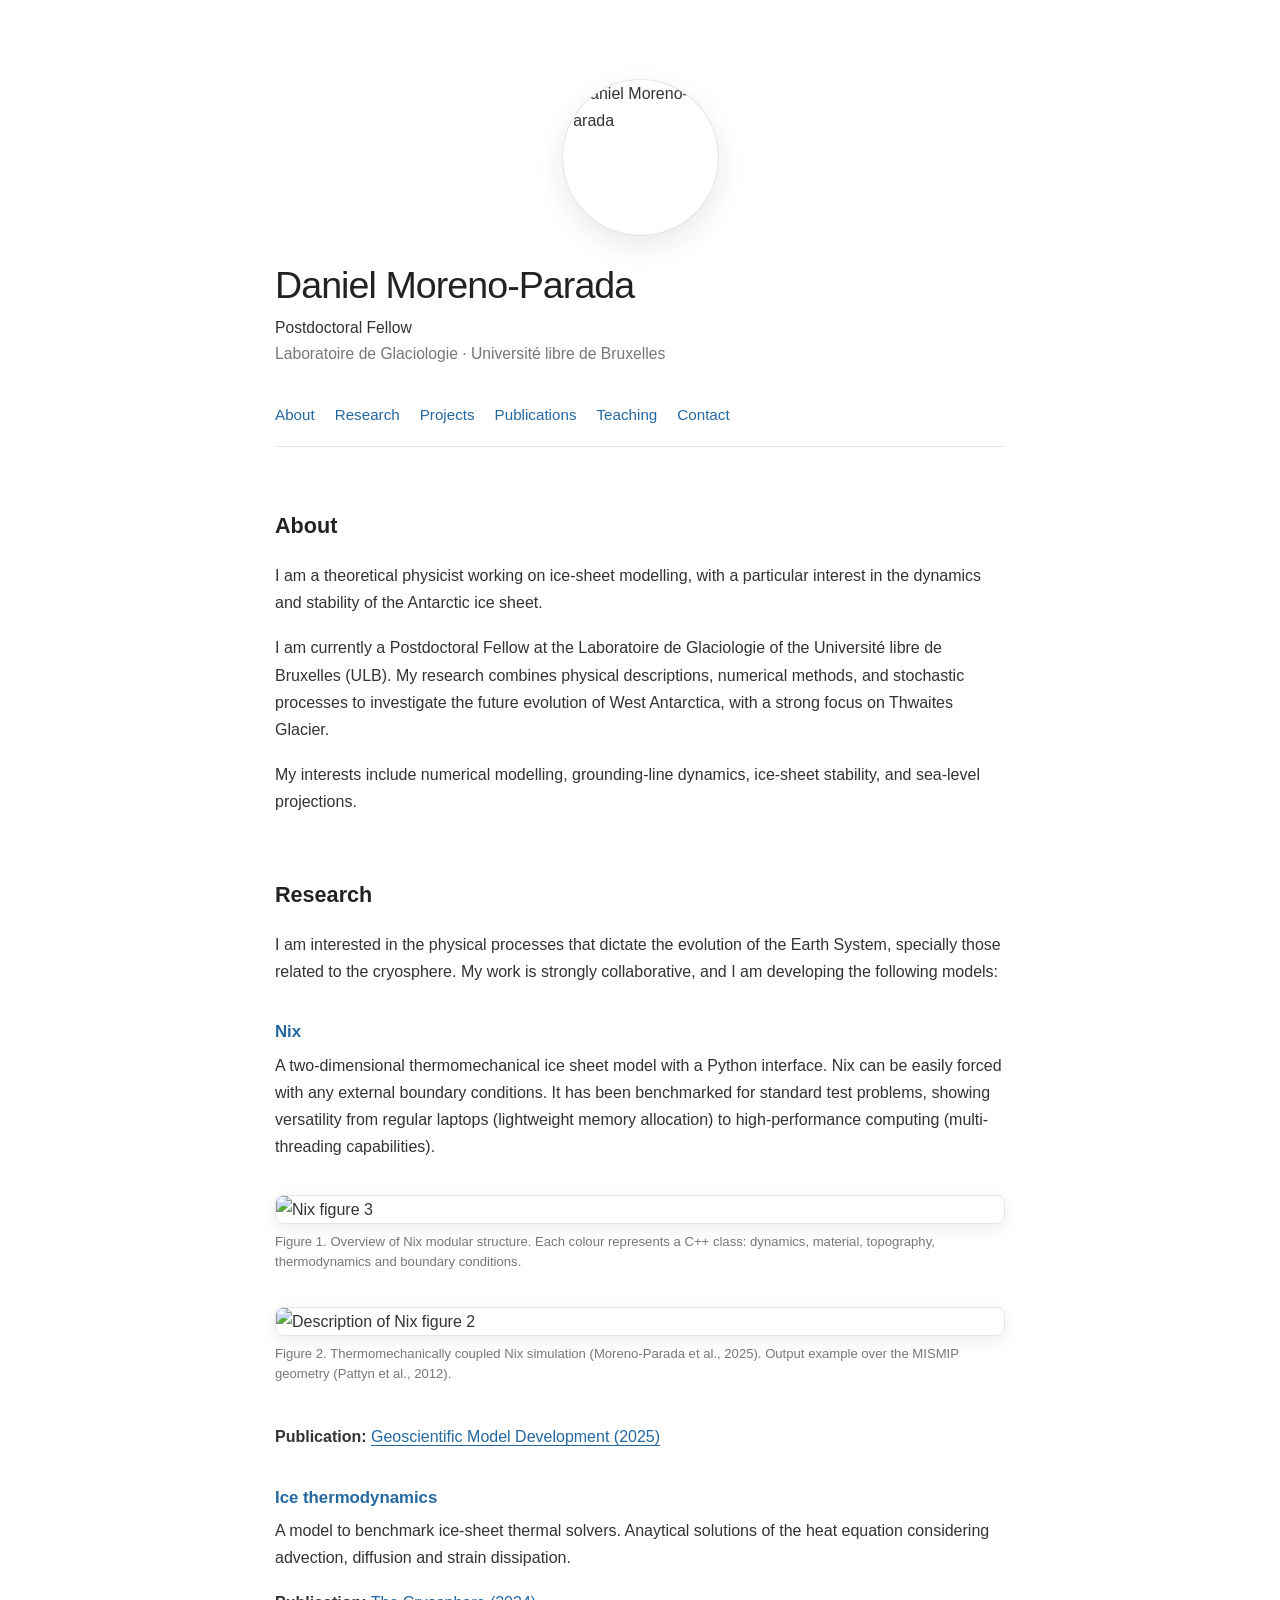
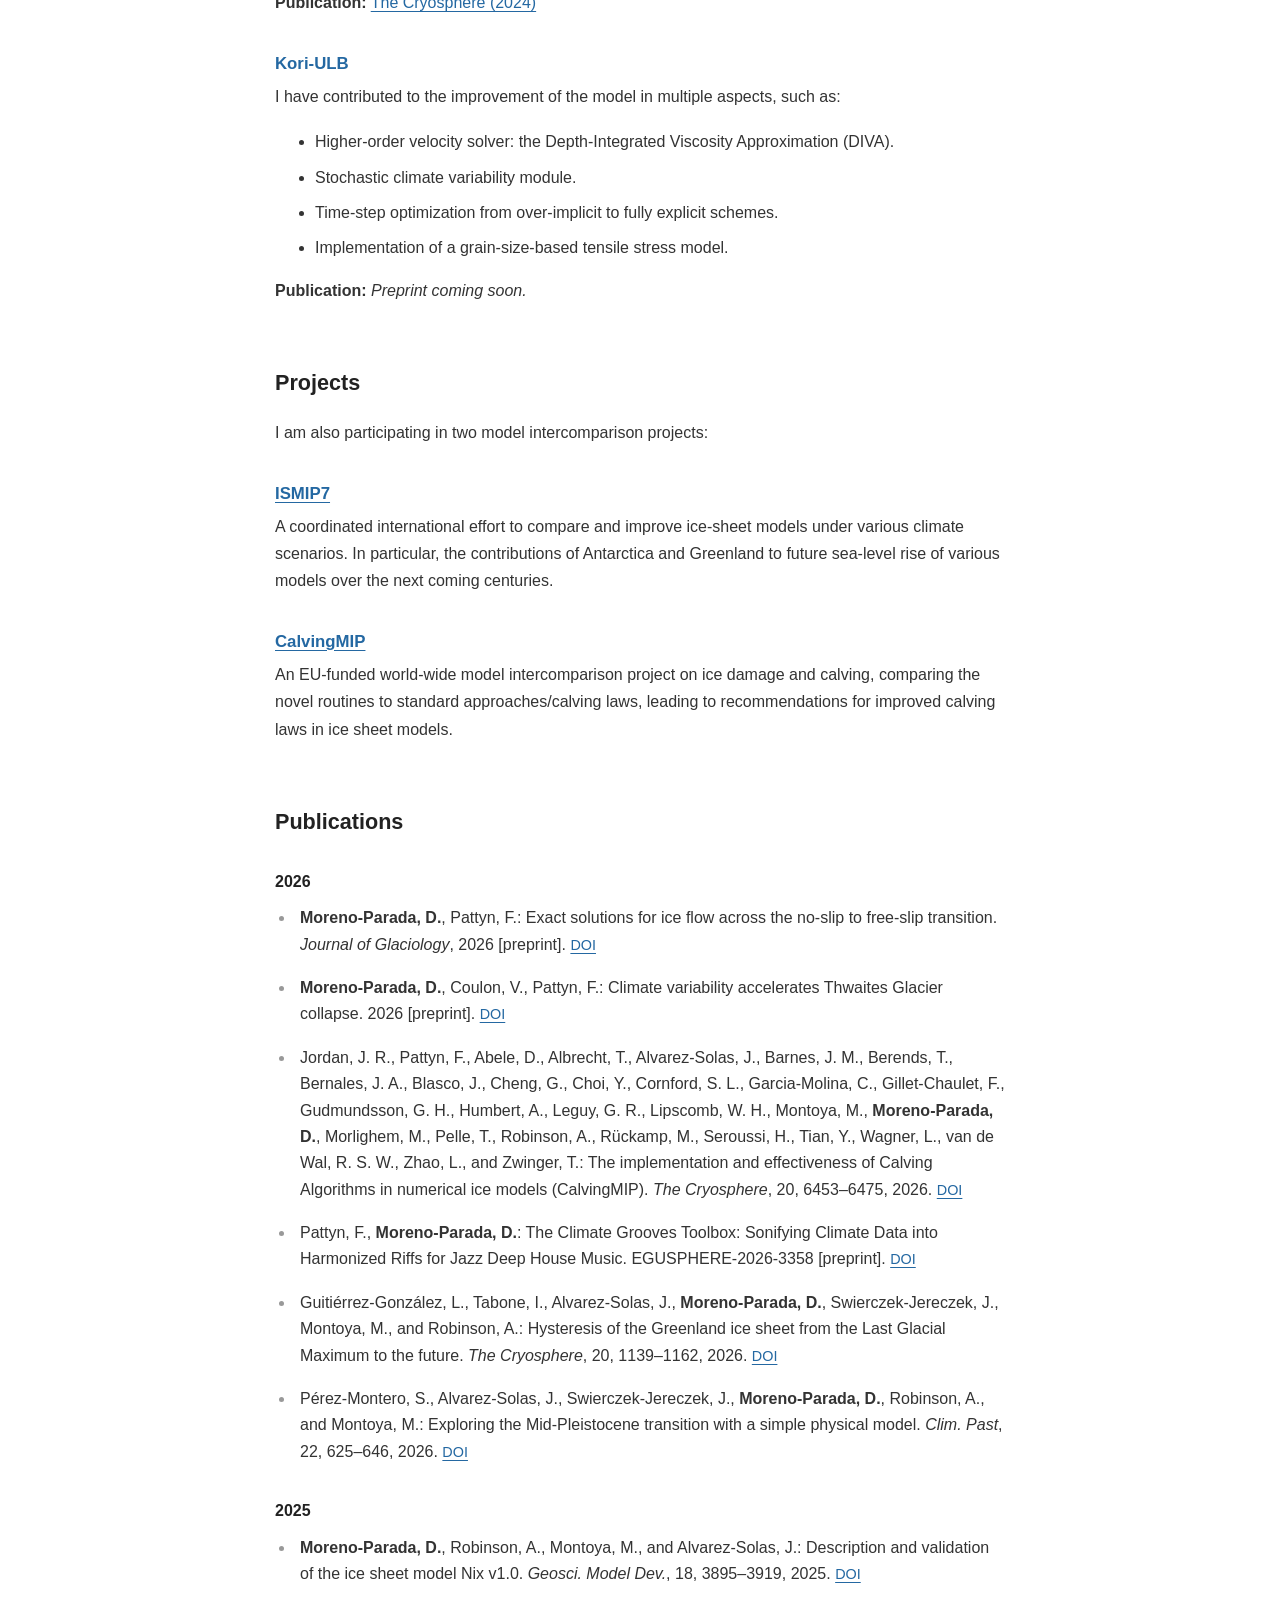
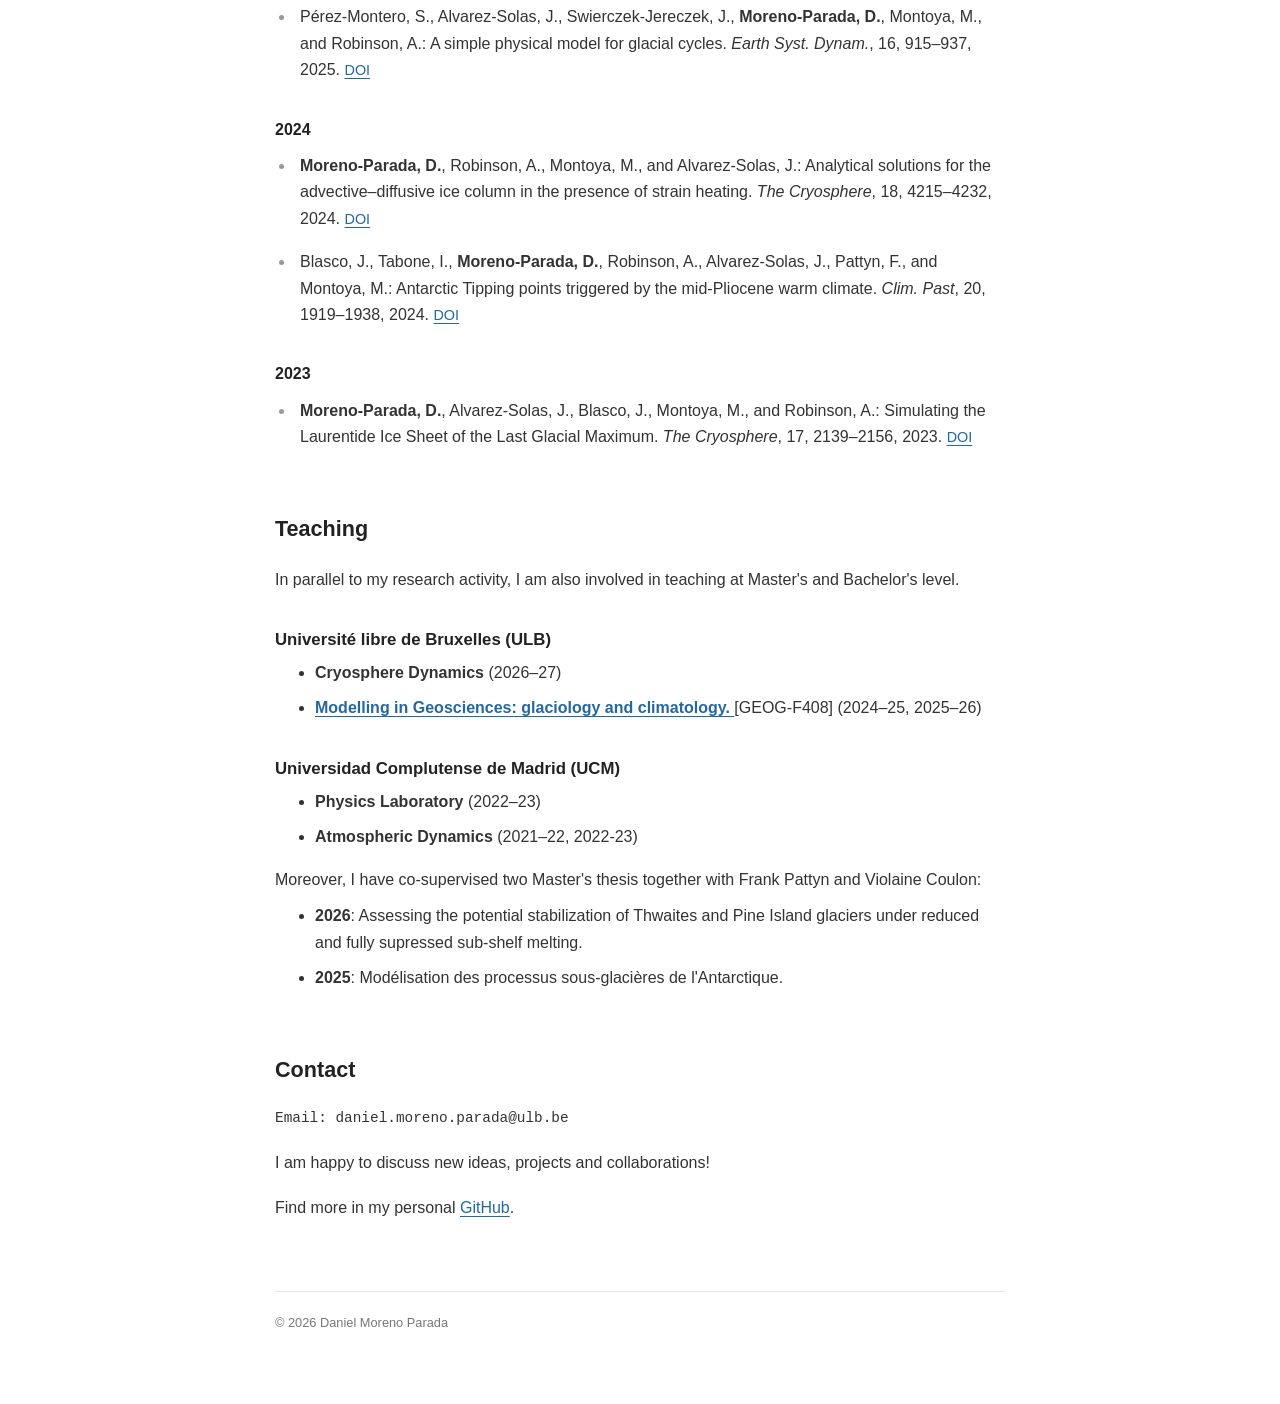
==== index.html @ 4ff890b9 "Paper CalvingMIP." ====
<!DOCTYPE html>
<html lang="en">

<head>
    <meta charset="UTF-8">
    <meta name="viewport" content="width=device-width, initial-scale=1.0">

    <title>Daniel Moreno-Parada | Researcher</title>

    <link rel="stylesheet" href="css/style_2.css">
</head>

<body>


    <header>
        <img src="images/profile.jpeg" alt="Daniel Moreno-Parada" class="profile-photo">

        <h1>Daniel Moreno-Parada</h1>

        <p>Postdoctoral Fellow</p>
        <p>Laboratoire de Glaciologie · Université libre de Bruxelles</p>
    </header>

    <nav>
        <a href="#about">About</a>
        <a href="#research">Research</a>
        <a href="#projects">Projects</a>
        <a href="#publications">Publications</a>
        <a href="#teaching">Teaching</a>
        <a href="#contact">Contact</a>
    </nav>



    <section id="about">
        <h2>About</h2>

        <p>
            I am a theoretical physicist working on ice-sheet modelling,
            with a particular interest in the dynamics and stability of
            the Antarctic ice sheet.
        </p>

        <p>
            I am currently a Postdoctoral Fellow at the Laboratoire
            de Glaciologie of the Université libre de Bruxelles (ULB).
            My research combines physical descriptions, numerical methods,
            and stochastic processes to investigate the future evolution
            of West Antarctica, with a strong focus on Thwaites Glacier.
        </p>

        <p>
            My interests include numerical modelling, grounding-line
            dynamics, ice-sheet stability, and sea-level projections.
        </p>
    </section>



    <section id="research">
        <h2>Research</h2>
    
        <p>
            I am interested in the physical processes that dictate the evolution
            of the Earth System, specially those related to the cryosphere. My work is
            strongly collaborative, and I am developing the following models:
        </p>
    
        <h3>
            <a href="https://github.com/d-morenop/nix"
               target="_blank"
               rel="noopener noreferrer">
                Nix
            </a>
        </h3>
    
        <p>
            A two-dimensional thermomechanical ice sheet model with a Python interface. 
            Nix can be easily forced with any external boundary conditions. It has been benchmarked
            for standard test problems, showing versatility from regular laptops
            (lightweight memory allocation) to high-performance computing
            (multi-threading capabilities).
        </p>

        <div class="nix-gallery">

            <figure>
                <img src="images/Nix_map.jpg" alt="Nix figure 3">
                <figcaption>
                    Figure 1. Overview of Nix modular structure. Each colour represents a 
                    C++ class: dynamics, material, topography, thermodynamics and boundary conditions.
                </figcaption>
            </figure>

            <!-- 
            <figure>
                <img src="images/stresses.png" alt="Stress cm">
                <figcaption>
                    Figure 2. Hierarchy of Nix stress components. © 2026 Daniel Moreno-Parada.
                </figcaption>
            </figure>
            -->
        
            <figure>
                <img src="images/mismip.png" alt="Description of Nix figure 2">
                <figcaption>
                    Figure 2. Thermomechanically coupled Nix simulation (Moreno-Parada et al., 2025). 
                    Output example over the MISMIP geometry (Pattyn et al., 2012).
                </figcaption>
            </figure>

            
        
        </div>
    
        <p>
            <strong>Publication:</strong>
            <a href="https://gmd.copernicus.org/articles/18/3895/2025/"
               target="_blank"
               rel="noopener noreferrer">
                Geoscientific Model Development (2025)
            </a>
        </p>
    
    
        <h3>
            <a href="https://github.com/d-morenop/Advective-diffusive-ice-column"
               target="_blank"
               rel="noopener noreferrer">
                Ice thermodynamics
            </a>
        </h3>
    
        <p>
            A model to benchmark ice-sheet thermal solvers. Anaytical solutions of the heat equation considering
            advection, diffusion and strain dissipation.
        </p>
    
        <p>
            <strong>Publication:</strong>
            <a href="https://tc.copernicus.org/articles/18/4215/2024/" 
               target="_blank"
               rel="noopener noreferrer">
                The Cryosphere (2024)
            </a>
        </p>
    
    
        <h3>
            <a href="https://github.com/d-morenop/Kori-ULB"
               target="_blank"
               rel="noopener noreferrer">
                Kori-ULB
            </a>
        </h3>

        <p>
            I have contributed to the improvement of the model in multiple aspects, such as:
        </p>

        <ul>
            <li>
                Higher-order velocity solver: the Depth-Integrated Viscosity
                Approximation (DIVA).
            </li>

            <li>
                Stochastic climate variability module.
            </li>

            <li>
                Time-step optimization from over-implicit to fully explicit schemes.
            </li>
            

            <li>
                Implementation of a grain-size-based tensile stress model.
            </li>
        </ul>
    
        <p>
            <strong>Publication:</strong>
            <em>Preprint coming soon.</em>
        </p>
    
    </section>


    <section id="projects">
        <h2>Projects</h2>

        I am also participating in two model intercomparison projects:

        <h3>
            <a href="https://www.ismip.org/"
               target="_blank"
               rel="noopener noreferrer">
                ISMIP7
            </a>
        </h3>
    
        <p>
            A coordinated international effort to compare and improve ice-sheet models under various 
            climate scenarios. In particular, the contributions of Antarctica and Greenland to future sea-level 
            rise of various models over the next coming centuries.
        </p>

        <h3>
            <a href="https://github.com/JRowanJordan/CalvingMIP/wiki/"
               target="_blank"
               rel="noopener noreferrer">
                CalvingMIP
            </a>
        </h3>
    
        <p>
            An EU-funded world-wide model intercomparison project on ice damage and calving, 
            comparing the novel routines to standard approaches/calving laws, 
            leading to recommendations for improved calving laws in ice sheet models. 
        </p>
        

        
    </section>


    <section id="publications">
        <h2>Publications</h2>
    
        <h3 class="publication-year">2026</h3>
        <ul class="publications-list">
    
            <li>
                <strong>Moreno-Parada, D.</strong>, Pattyn, F.:
                Exact solutions for ice flow across the no-slip to free-slip transition.
                <em>Journal of Glaciology</em>, 2026 [preprint].
                <a href="https://doi.org/10.31223/X5G19H"
                   target="_blank"
                   rel="noopener noreferrer">
                    DOI
                </a>
            </li>
    
            <li>
                <strong>Moreno-Parada, D.</strong>, Coulon, V., Pattyn, F.:
                Climate variability accelerates Thwaites Glacier collapse.
                2026 [preprint].
                <a href="https://doi.org/10.21203/rs.3.rs-8404100/v1"
                   target="_blank"
                   rel="noopener noreferrer">
                    DOI
                </a>
            </li>
    
            <li>
                Jordan, J. R., Pattyn, F., Abele, D., Albrecht, T., Alvarez-Solas, J.,
                Barnes, J. M., Berends, T., Bernales, J. A., Blasco, J., Cheng, G.,
                Choi, Y., Cornford, S. L., Garcia-Molina, C., Gillet-Chaulet, F.,
                Gudmundsson, G. H., Humbert, A., Leguy, G. R., Lipscomb, W. H.,
                Montoya, M., <strong>Moreno-Parada, D.</strong>, Morlighem, M.,
                Pelle, T., Robinson, A., Rückamp, M., Seroussi, H., Tian, Y.,
                Wagner, L., van de Wal, R. S. W., Zhao, L., and Zwinger, T.:
                The implementation and effectiveness of Calving Algorithms in
                numerical ice models (CalvingMIP).
                <em>The Cryosphere</em>, 20, 6453–6475, 2026.
                <a href="https://doi.org/10.5194/tc-20-6453-2026"
                   target="_blank"
                   rel="noopener noreferrer">
                    DOI
                </a>
            </li>

            <li>
                Pattyn, F., <strong>Moreno-Parada, D.</strong>:
                The Climate Grooves Toolbox: Sonifying Climate Data into
                Harmonized Riffs for Jazz Deep House Music.
                EGUSPHERE-2026-3358 [preprint].
                <a href="https://egusphere.copernicus.org/"
                   target="_blank"
                   rel="noopener noreferrer">
                    DOI
                </a>
            </li>
    
            <li>
                Guitiérrez-González, L., Tabone, I., Alvarez-Solas, J.,
                <strong>Moreno-Parada, D.</strong>, Swierczek-Jereczek, J.,
                Montoya, M., and Robinson, A.:
                Hysteresis of the Greenland ice sheet from the Last Glacial Maximum
                to the future.
                <em>The Cryosphere</em>, 20, 1139–1162, 2026.
                <a href="https://doi.org/10.5194/tc-20-1139-2026"
                   target="_blank"
                   rel="noopener noreferrer">
                    DOI
                </a>
            </li>
    
            <li>
                Pérez-Montero, S., Alvarez-Solas, J., Swierczek-Jereczek, J.,
                <strong>Moreno-Parada, D.</strong>, Robinson, A., and Montoya, M.:
                Exploring the Mid-Pleistocene transition with a simple physical model.
                <em>Clim. Past</em>, 22, 625–646, 2026.
                <a href="https://doi.org/10.5194/cp-22-625-2026"
                   target="_blank"
                   rel="noopener noreferrer">
                    DOI
                </a>
            </li>
    
        </ul>
    
    
        <h3 class="publication-year">2025</h3>
        <ul class="publications-list">
    
            <li>
                <strong>Moreno-Parada, D.</strong>, Robinson, A., Montoya, M.,
                and Alvarez-Solas, J.:
                Description and validation of the ice sheet model Nix v1.0.
                <em>Geosci. Model Dev.</em>, 18, 3895–3919, 2025.
                <a href="https://doi.org/10.5194/gmd-18-3895-2025"
                   target="_blank"
                   rel="noopener noreferrer">
                    DOI
                </a>
            </li>
    
            <li>
                Pérez-Montero, S., Alvarez-Solas, J., Swierczek-Jereczek, J.,
                <strong>Moreno-Parada, D.</strong>, Montoya, M., and Robinson, A.:
                A simple physical model for glacial cycles.
                <em>Earth Syst. Dynam.</em>, 16, 915–937, 2025.
                <a href="https://doi.org/10.5194/esd-16-915-2025"
                   target="_blank"
                   rel="noopener noreferrer">
                    DOI
                </a>
            </li>
    
        </ul>
    
    
        <h3 class="publication-year">2024</h3>
        <ul class="publications-list">
    
            <li>
                <strong>Moreno-Parada, D.</strong>, Robinson, A., Montoya, M.,
                and Alvarez-Solas, J.:
                Analytical solutions for the advective–diffusive ice column
                in the presence of strain heating.
                <em>The Cryosphere</em>, 18, 4215–4232, 2024.
                <a href="https://doi.org/10.5194/tc-18-4215-2024"
                   target="_blank"
                   rel="noopener noreferrer">
                    DOI
                </a>
            </li>
    
            <li>
                Blasco, J., Tabone, I., <strong>Moreno-Parada, D.</strong>,
                Robinson, A., Alvarez-Solas, J., Pattyn, F., and Montoya, M.:
                Antarctic Tipping points triggered by the mid-Pliocene warm climate.
                <em>Clim. Past</em>, 20, 1919–1938, 2024.
                <a href="https://doi.org/10.5194/cp-20-1919-2024"
                   target="_blank"
                   rel="noopener noreferrer">
                    DOI
                </a>
            </li>
    
        </ul>
    
    
        <h3 class="publication-year">2023</h3>
        <ul class="publications-list">
    
            <li>
                <strong>Moreno-Parada, D.</strong>, Alvarez-Solas, J., Blasco, J.,
                Montoya, M., and Robinson, A.:
                Simulating the Laurentide Ice Sheet of the Last Glacial Maximum.
                <em>The Cryosphere</em>, 17, 2139–2156, 2023.
                <a href="https://doi.org/10.5194/tc-17-2139-2023"
                   target="_blank"
                   rel="noopener noreferrer">
                    DOI
                </a>
            </li>
    
        </ul>
    
    </section>


    <section id="teaching">
        <h2>Teaching</h2>

        In parallel to my research activity, I am also involved in teaching at Master's and Bachelor's level.

        <h3>Université libre de Bruxelles (ULB)</h3>
    
        <ul>
            <li>
                <strong>Cryosphere Dynamics</strong>
                (2026–27)
            </li>
    
            <li>
                <strong>
                    <a href="https://uv.ulb.ac.be/course/view.php?id=122839"
                       target="_blank"
                       rel="noopener noreferrer">
                        Modelling in Geosciences: glaciology and climatology.
                    </a>
                </strong>
                [GEOG-F408]
                (2024–25, 2025–26)
            </li>
        </ul>
    
        <h3>Universidad Complutense de Madrid (UCM)</h3>
    
        <ul>
            <li>
                <strong>Physics Laboratory</strong>
                (2022–23)
            </li>
    
            <li>
                <strong>Atmospheric Dynamics</strong>
                (2021–22, 2022-23)
            </li>
        </ul>

        Moreover, I have co-supervised two Master's thesis together with Frank Pattyn and Violaine Coulon:

        <ul>
            <li>
                <strong>2026</strong>: Assessing the potential stabilization of Thwaites and Pine Island glaciers under 
                reduced and fully supressed sub-shelf melting.
            </li>
    
            <li>
                <strong>2025</strong>: Modélisation des processus sous-glacières de l'Antarctique.
            </li>
        </ul>

    
    </section>


    <section id="contact">
        <h2>Contact</h2>

        <p>
            Email: daniel.moreno.parada@ulb.be
        </p>

        <p>
            I am happy to discuss new ideas, projects and collaborations!
        </p>

        <p>
            Find more in my personal <a href="https://github.com/d-morenop">GitHub</a>.
        </p>
    </section>


    <footer>
        <p>© 2026 Daniel Moreno Parada</p>
    </footer>

</body>

</html>
---- css/style_2.css ----
/* =========================================
   Minimal Academic Homepage
   ========================================= */

:root {
    --text: #333;
    --muted: #777;
    --heading: #222;
    --link: #2468a2;
    --link-hover: #174b75;
    --border: #e5e5e5;
    --max-width: 780px;
}

* {
    box-sizing: border-box;
}

html {
    scroll-behavior: smooth;
    scroll-padding-top: 30px;
}

body {
    max-width: var(--max-width);
    margin: 0 auto;
    padding: 55px 25px 70px;

    font-family:
        -apple-system,
        BlinkMacSystemFont,
        "Segoe UI",
        Arial,
        sans-serif;

    font-size: 16px;
    line-height: 1.7;

    color: var(--text);
    background: #fff;

    -webkit-font-smoothing: antialiased;
}

/* =========================================
   Header
   ========================================= */

header {
    padding: 25px 0 35px;

    text-align: left;
}

.profile-photo {
    display: block;

    width: 155px;
    height: 155px;

    object-fit: cover;
    border-radius: 50%;

    margin: 0 auto 28px;

    border: 4px solid var(--white);

    box-shadow:
        0 0 0 1px var(--border),
        0 10px 30px rgba(23, 33, 43, 0.10);
}

header h1 {
    margin: 0 0 8px;

    color: var(--heading);

    font-size: 2.35rem;
    font-weight: 500;
    line-height: 1.2;

    letter-spacing: -0.025em;
}

header p {
    margin: 2px 0;

    color: var(--muted);

    font-size: 0.98rem;
    line-height: 1.5;
}

header p:first-of-type {
    color: var(--text);
    font-weight: 500;
}


/* =========================================
   Navigation
   ========================================= */

nav {
    display: flex;
    flex-wrap: wrap;
    gap: 20px;

    margin-bottom: 65px;

    padding-bottom: 18px;

    border-bottom: 1px solid var(--border);
}

nav a {
    color: var(--link);

    font-size: 0.95rem;

    text-decoration: none;
}

nav a:hover {
    color: var(--link-hover);
    text-decoration: underline;
}


/* =========================================
   Main sections
   ========================================= */

section {
    margin-bottom: 65px;
}

section h2 {
    margin: 0 0 22px;

    color: var(--heading);

    font-size: 1.35rem;
    font-weight: 600;

    line-height: 1.3;
}

section h3 {
    margin: 35px 0 8px;

    color: var(--heading);

    font-size: 1.05rem;
    font-weight: 600;

    line-height: 1.4;
}

p {
    margin: 0 0 18px;
}

a {
    color: var(--link);

    text-decoration-thickness: 1px;
    text-underline-offset: 3px;
}

a:hover {
    color: var(--link-hover);
}


/* =========================================
   Research
   ========================================= */

#research h3 a {
    text-decoration: none;
}

#research h3 a:hover {
    text-decoration: underline;
}


/* =========================================
   Nix gallery
   ========================================= */
.nix-gallery {
    display: grid;
    grid-template-columns: 1fr;
    gap: 35px;
    margin: 35px 0 40px;
}

.nix-gallery figure {
    margin: 0;
}

.nix-gallery .nix-main-figure {
    grid-column: 1 / -1;
}

.nix-gallery img {
    display: block;

    width: 100%;
    height: auto;

    border: 1px solid var(--border);
    border-radius: 8px;

    background: var(--surface);

    box-shadow: 0 5px 18px rgba(23, 33, 43, 0.07);

    transition:
        transform 0.25s ease,
        box-shadow 0.25s ease;
}

.nix-gallery img:hover {
    transform: translateY(-2px);

    box-shadow:
        0 10px 25px rgba(23, 33, 43, 0.11);
}

.nix-gallery figcaption {
    margin-top: 8px;
    color: var(--muted);
    font-size: 0.82rem;
    line-height: 1.5;
}

/* =========================================
   Publications
   ========================================= */

.publication-year {
    margin: 35px 0 12px;

    color: var(--heading);

    font-size: 1rem;
    font-weight: 600;
}

.publications-list {
    margin: 0;
    padding-left: 20px;
}

.publications-list li {
    margin-bottom: 17px;

    padding-left: 5px;

    line-height: 1.65;
}

.publications-list li::marker {
    color: #999;
}

.publications-list a {
    white-space: nowrap;

    font-size: 0.9rem;
}


/* =========================================
   General lists
   ========================================= */

ul {
    margin-top: 8px;
}

li {
    margin-bottom: 8px;
}


/* =========================================
   Contact
   ========================================= */

#contact {
    margin-bottom: 70px;
}

#contact p:first-of-type {
    font-family:
        "SFMono-Regular",
        Consolas,
        "Liberation Mono",
        monospace;

    font-size: 0.9rem;
}


/* =========================================
   Footer
   ========================================= */

footer {
    padding-top: 20px;

    border-top: 1px solid var(--border);

    color: var(--muted);

    font-size: 0.8rem;
}

footer p {
    margin: 0;
}


/* =========================================
   Mobile
   ========================================= */

@media (max-width: 600px) {

    body {
        padding: 35px 20px 55px;

        font-size: 15.5px;
    }

    header {
        padding-top: 10px;
    }

    .profile-photo {
        width: 105px;
        height: 105px;
    }

    header h1 {
        font-size: 2rem;
    }

    nav {
        gap: 12px 18px;

        margin-bottom: 50px;
    }

    nav a {
        font-size: 0.9rem;
    }

    section {
        margin-bottom: 55px;
    }

    section h2 {
        font-size: 1.25rem;
    }

    .nix-gallery {
        grid-template-columns: 1fr;
        gap: 25px;
    }

    .nix-gallery .nix-main-figure {
        grid-column: auto;
    }

    .publications-list {
        padding-left: 18px;
    }
}


/* =========================================
   Accessibility
   ========================================= */

@media (prefers-reduced-motion: reduce) {
    html {
        scroll-behavior: auto;
    }
}
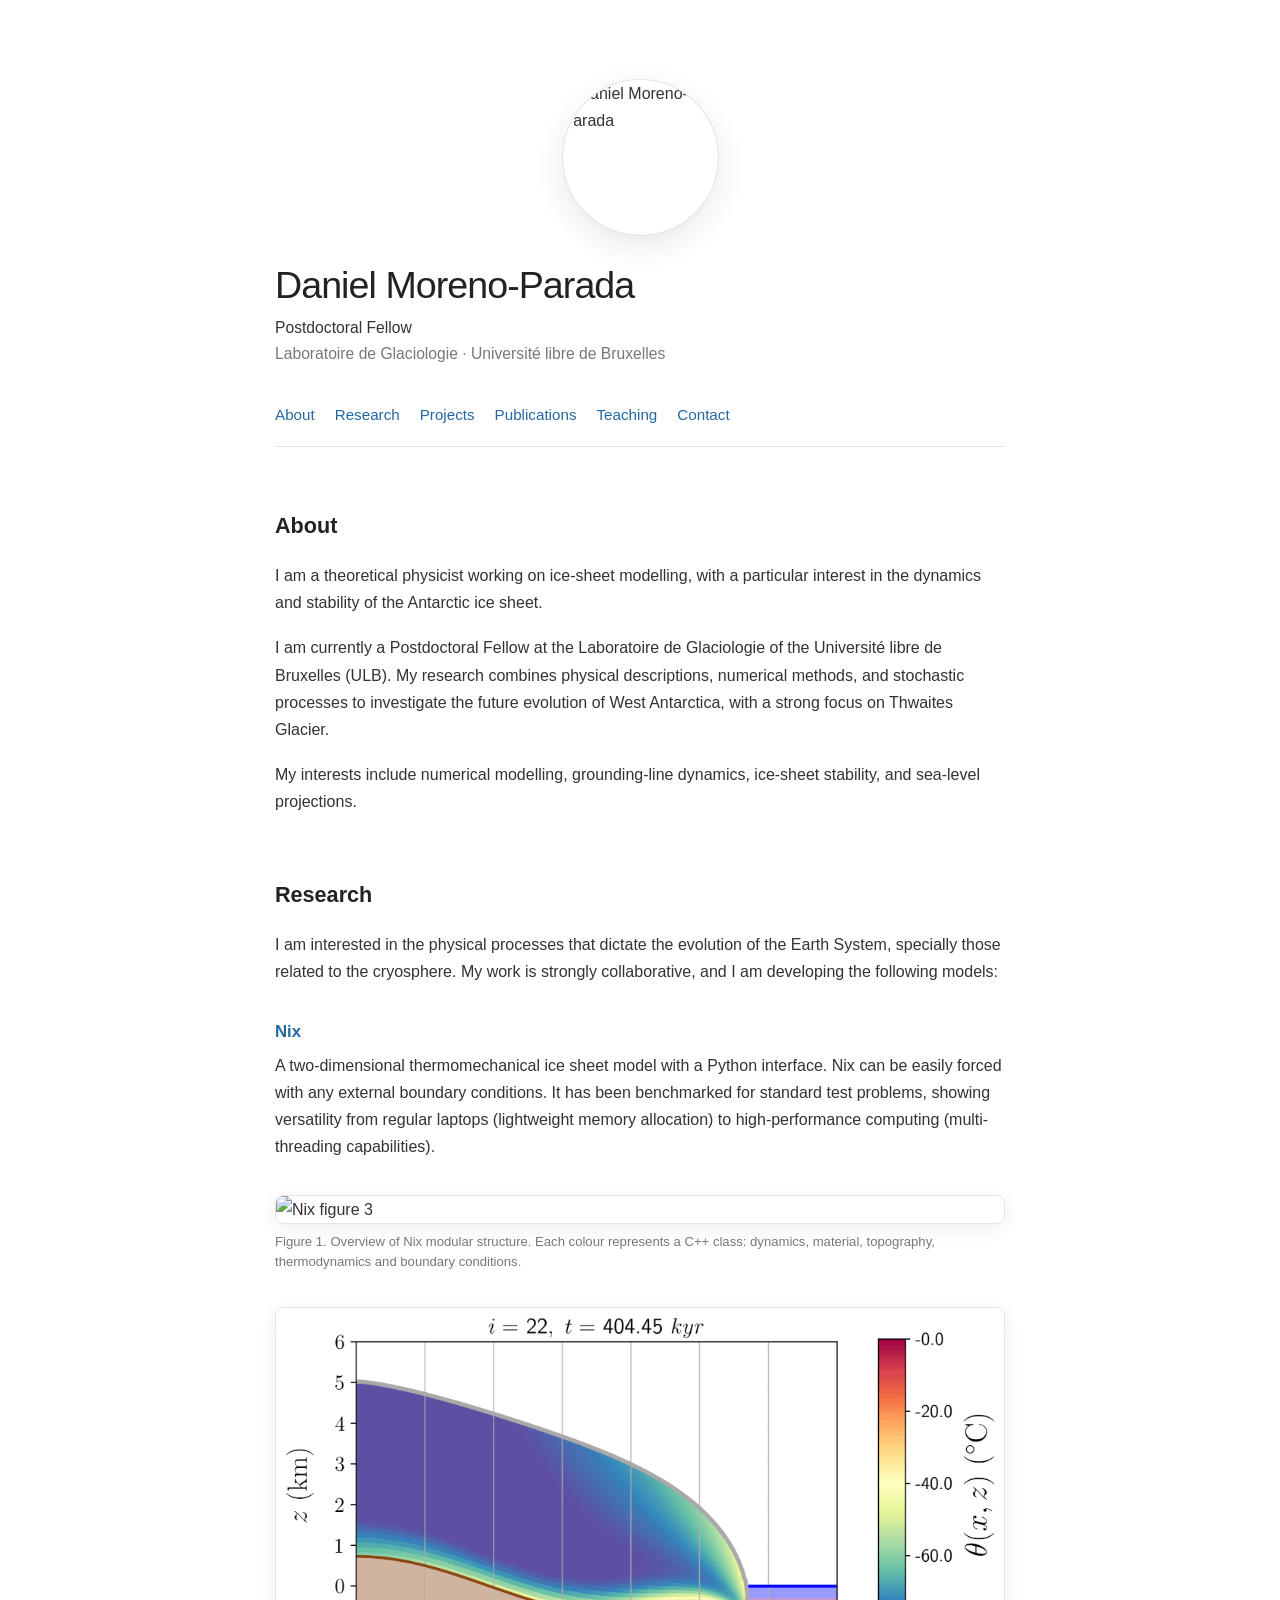
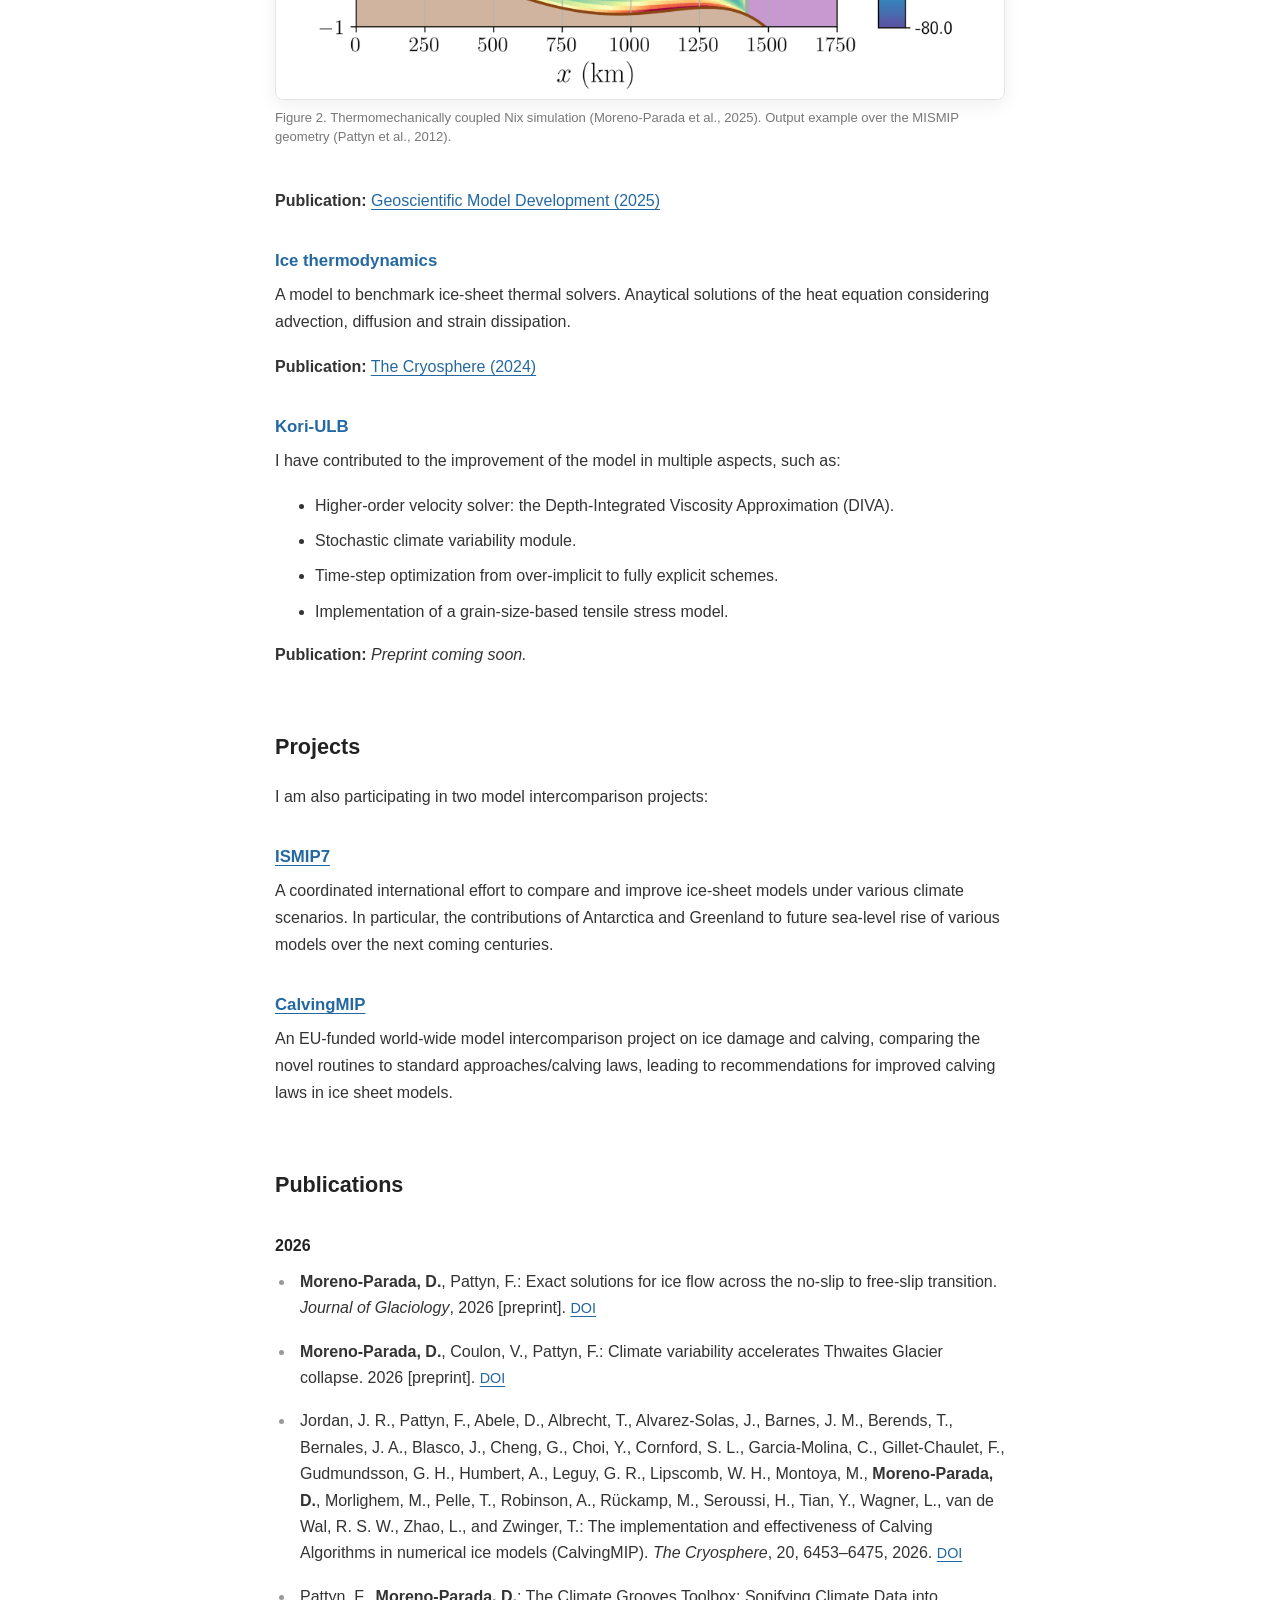
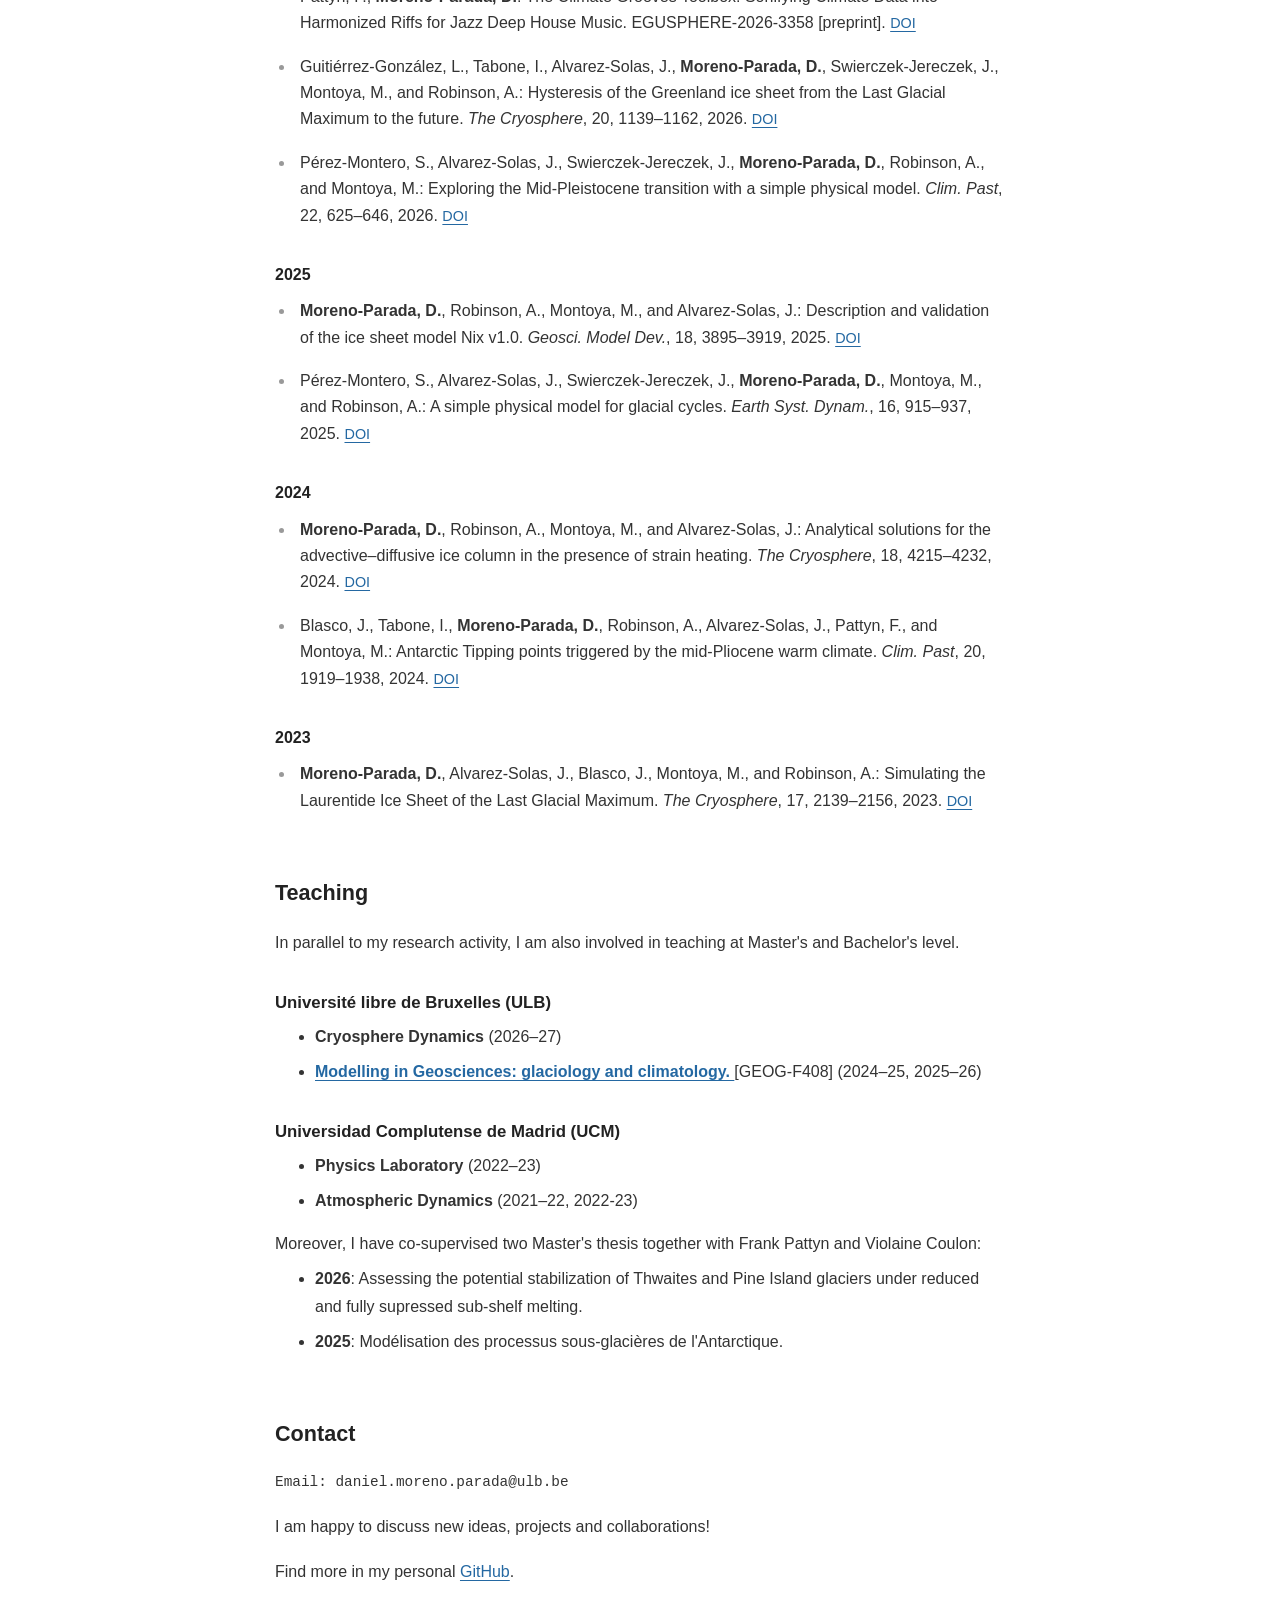
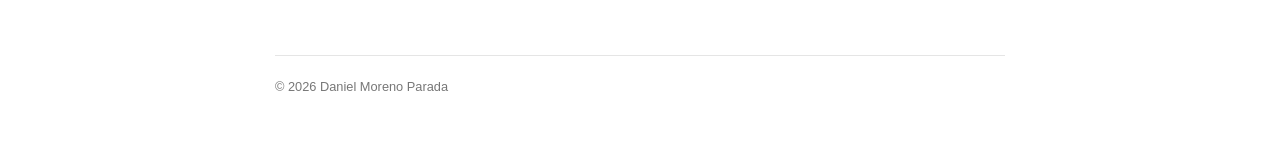
==== commit bd787eae: "Nix animation." ====
--- a/index.html
+++ b/index.html
@@ -102,8 +102,18 @@
             </figure>
             -->
         
+            <!-- 
             <figure>
                 <img src="images/mismip.png" alt="Description of Nix figure 2">
+                <figcaption>
+                    Figure 2. Thermomechanically coupled Nix simulation (Moreno-Parada et al., 2025). 
+                    Output example over the MISMIP geometry (Pattyn et al., 2012).
+                </figcaption>
+            </figure>
+            -->
+
+            <figure>
+                <img src="images/Nix_ocean_forcing.gif" alt="Description of Nix figure 2">
                 <figcaption>
                     Figure 2. Thermomechanically coupled Nix simulation (Moreno-Parada et al., 2025). 
                     Output example over the MISMIP geometry (Pattyn et al., 2012).
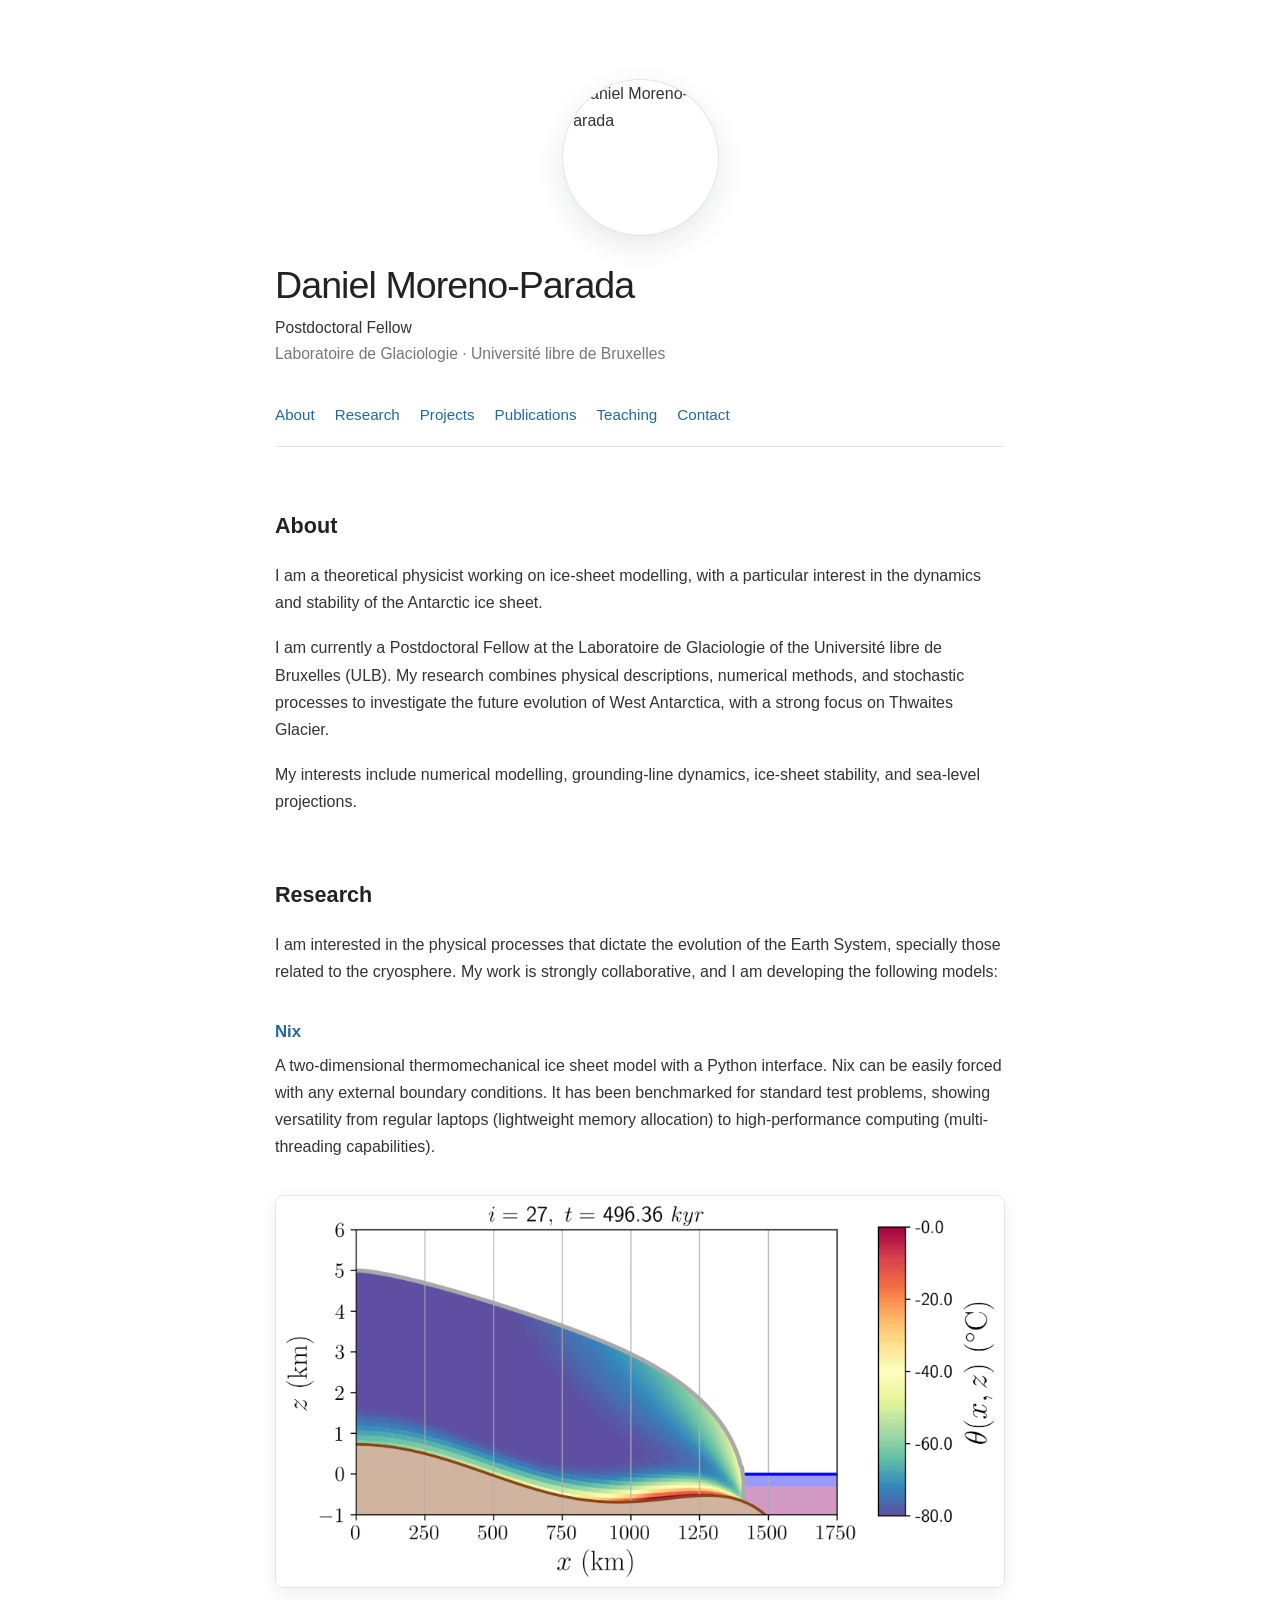
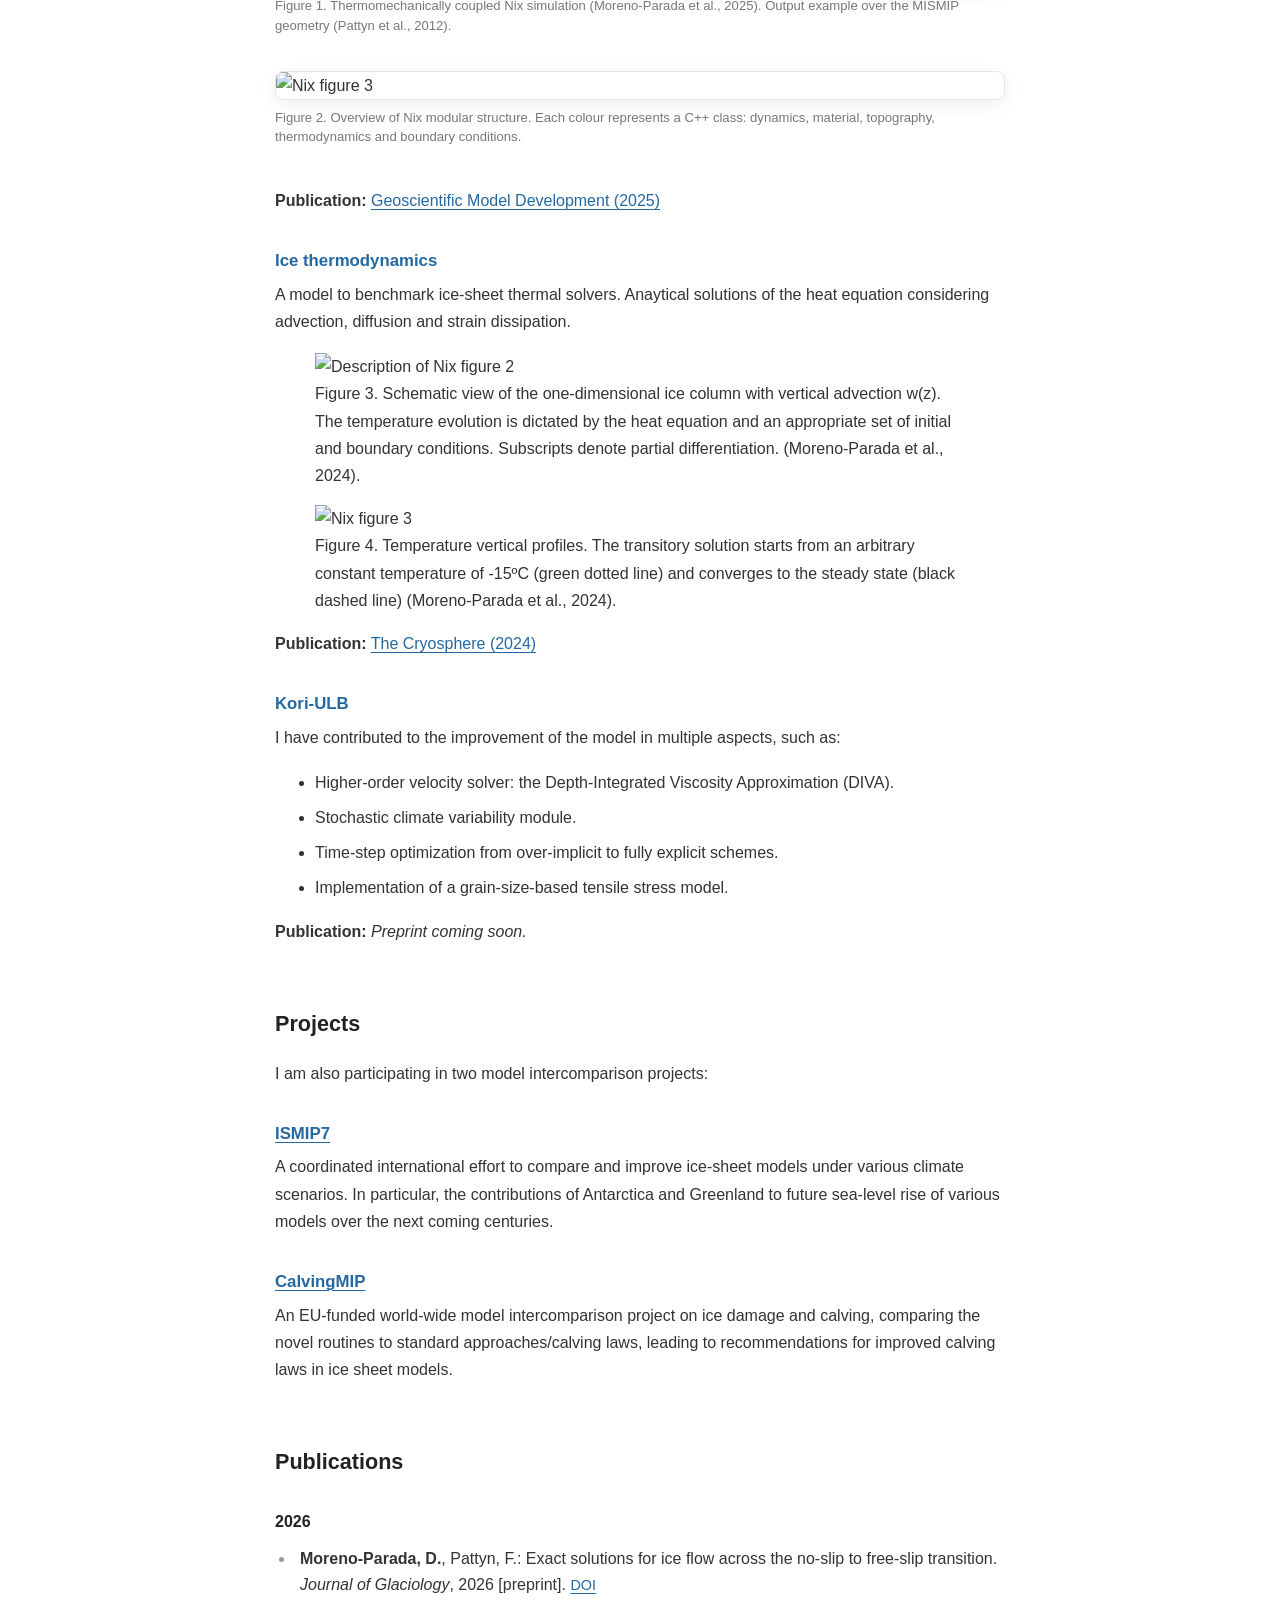
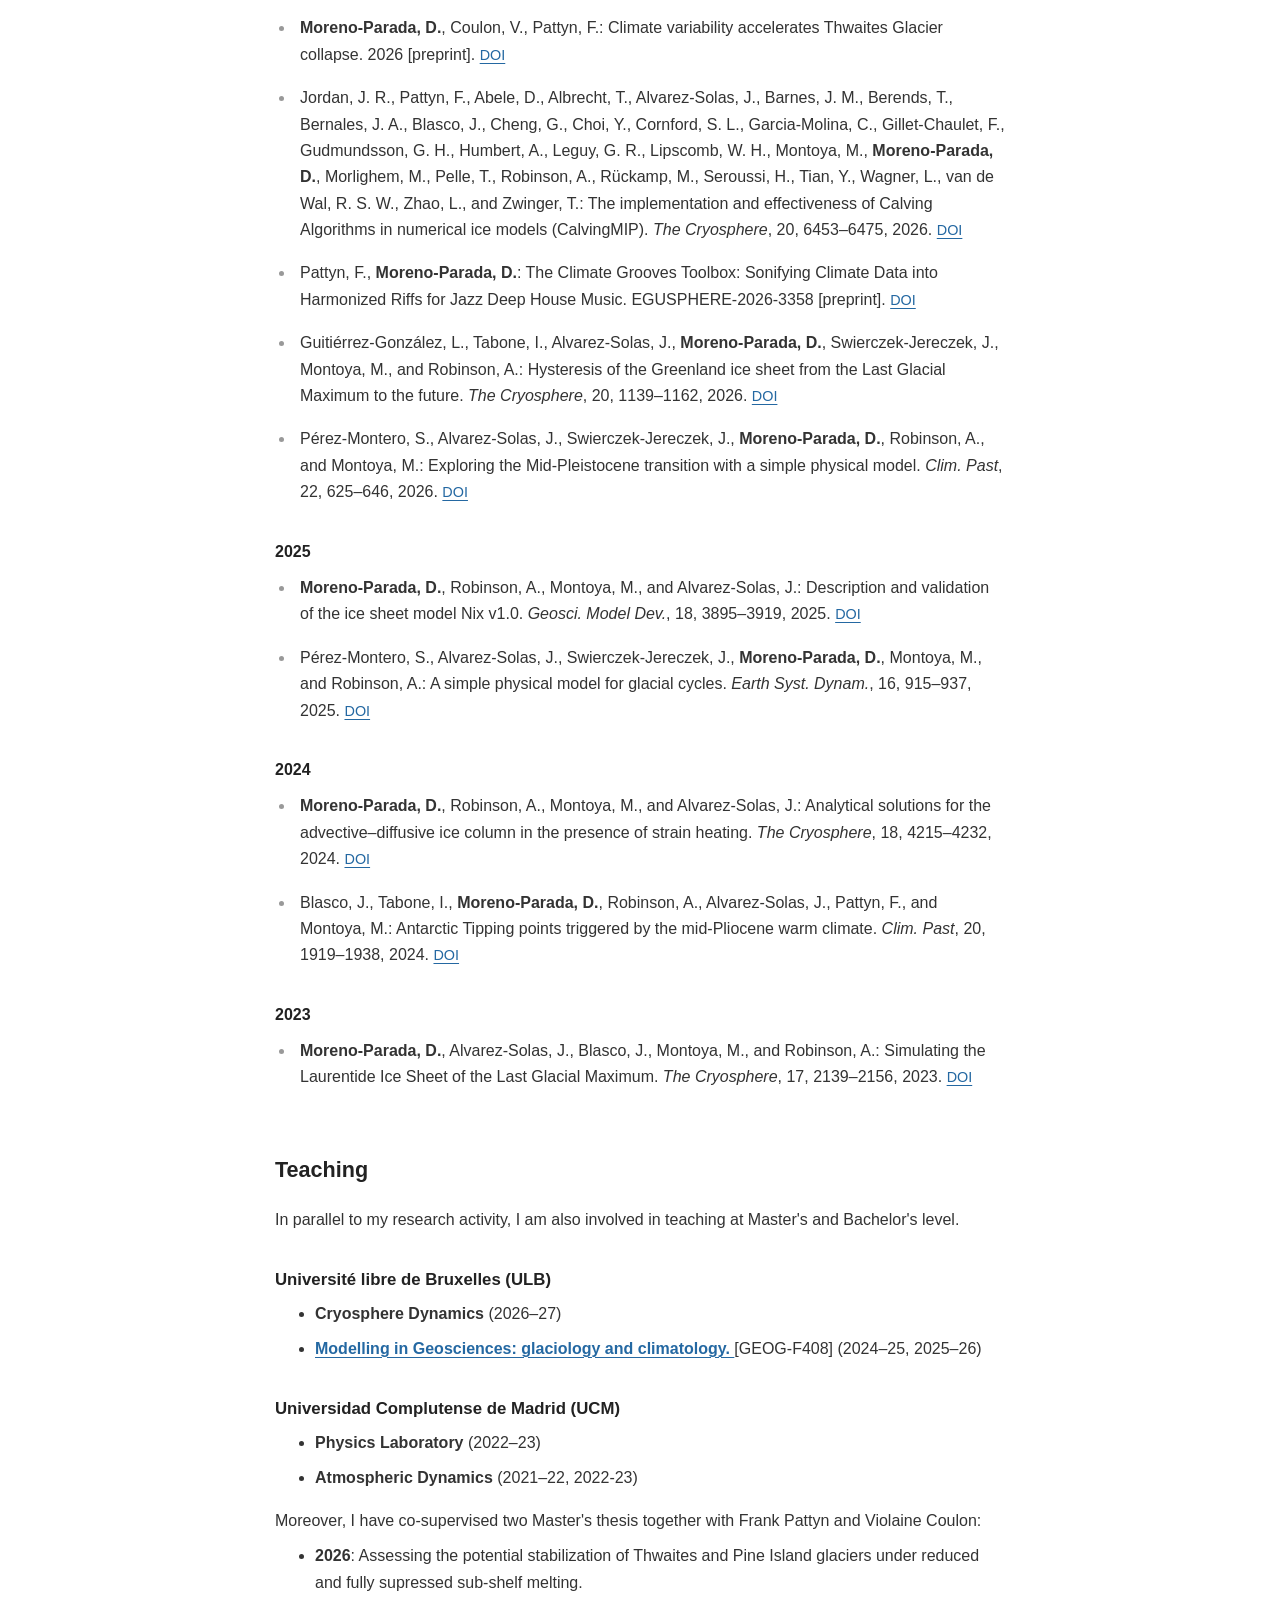
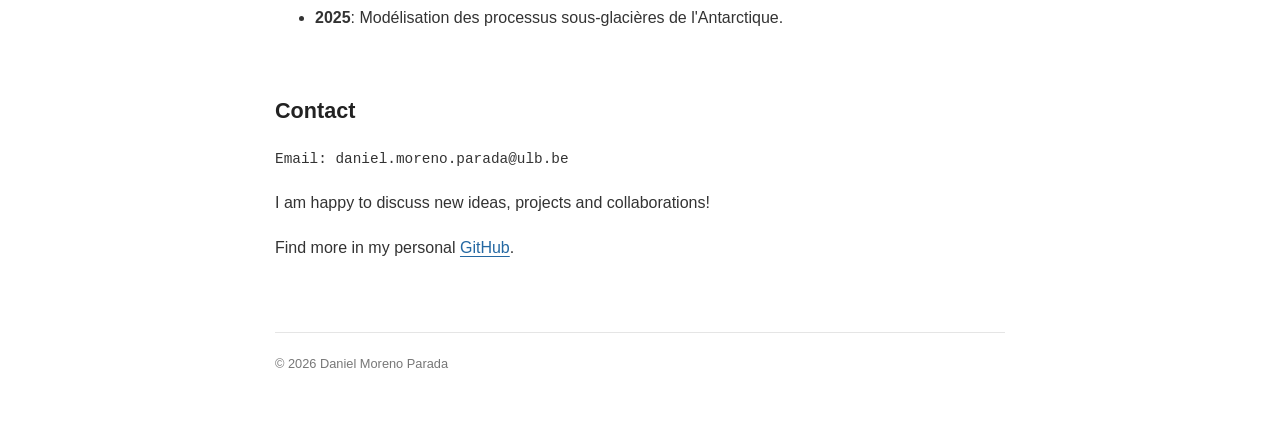
==== commit 94d5f654: "Therm animation." ====
--- a/index.html
+++ b/index.html
@@ -86,9 +86,17 @@
         <div class="nix-gallery">
 
             <figure>
+                <img src="images/Nix_ocean_forcing.gif" alt="Description of Nix figure 2">
+                <figcaption>
+                    Figure 1. Thermomechanically coupled Nix simulation (Moreno-Parada et al., 2025). 
+                    Output example over the MISMIP geometry (Pattyn et al., 2012).
+                </figcaption>
+            </figure>
+
+            <figure>
                 <img src="images/Nix_map.jpg" alt="Nix figure 3">
                 <figcaption>
-                    Figure 1. Overview of Nix modular structure. Each colour represents a 
+                    Figure 2. Overview of Nix modular structure. Each colour represents a 
                     C++ class: dynamics, material, topography, thermodynamics and boundary conditions.
                 </figcaption>
             </figure>
@@ -102,50 +110,62 @@
             </figure>
             -->
         
+        </div>
+    
+        <p>
+            <strong>Publication:</strong>
+            <a href="https://gmd.copernicus.org/articles/18/3895/2025/"
+               target="_blank"
+               rel="noopener noreferrer">
+                Geoscientific Model Development (2025)
+            </a>
+        </p>
+    
+    
+        <h3>
+            <a href="https://github.com/d-morenop/Advective-diffusive-ice-column"
+               target="_blank"
+               rel="noopener noreferrer">
+                Ice thermodynamics
+            </a>
+        </h3>
+    
+        <p>
+            A model to benchmark ice-sheet thermal solvers. Anaytical solutions of the heat equation considering
+            advection, diffusion and strain dissipation.
+        </p>
+
+        <div class="thermodynamics-gallery">
+
+            <figure>
+                <img src="images/domain_therm.png" alt="Description of Nix figure 2">
+                <figcaption>
+                    Figure 3. Schematic view of the one-dimensional ice column with vertical advection w(z). 
+                    The temperature evolution is dictated by the heat equation and 
+                    an appropriate set of initial and boundary conditions. Subscripts denote partial differentiation.
+                    (Moreno-Parada et al., 2024).
+                </figcaption>
+            </figure>
+
+            <figure>
+                <img src="images/therm_sol.gif" alt="Nix figure 3">
+                <figcaption>
+                    Figure 4. Temperature vertical profiles. The transitory solution starts from an arbitrary constant 
+                    temperature of -15ºC (green dotted line) and converges to the steady state (black dashed line) 
+                    (Moreno-Parada et al., 2024).
+                </figcaption>
+            </figure>
+
             <!-- 
             <figure>
-                <img src="images/mismip.png" alt="Description of Nix figure 2">
+                <img src="images/stresses.png" alt="Stress cm">
                 <figcaption>
-                    Figure 2. Thermomechanically coupled Nix simulation (Moreno-Parada et al., 2025). 
-                    Output example over the MISMIP geometry (Pattyn et al., 2012).
+                    Figure 2. Hierarchy of Nix stress components. © 2026 Daniel Moreno-Parada.
                 </figcaption>
             </figure>
             -->
-
-            <figure>
-                <img src="images/Nix_ocean_forcing.gif" alt="Description of Nix figure 2">
-                <figcaption>
-                    Figure 2. Thermomechanically coupled Nix simulation (Moreno-Parada et al., 2025). 
-                    Output example over the MISMIP geometry (Pattyn et al., 2012).
-                </figcaption>
-            </figure>
-
-            
         
         </div>
-    
-        <p>
-            <strong>Publication:</strong>
-            <a href="https://gmd.copernicus.org/articles/18/3895/2025/"
-               target="_blank"
-               rel="noopener noreferrer">
-                Geoscientific Model Development (2025)
-            </a>
-        </p>
-    
-    
-        <h3>
-            <a href="https://github.com/d-morenop/Advective-diffusive-ice-column"
-               target="_blank"
-               rel="noopener noreferrer">
-                Ice thermodynamics
-            </a>
-        </h3>
-    
-        <p>
-            A model to benchmark ice-sheet thermal solvers. Anaytical solutions of the heat equation considering
-            advection, diffusion and strain dissipation.
-        </p>
     
         <p>
             <strong>Publication:</strong>
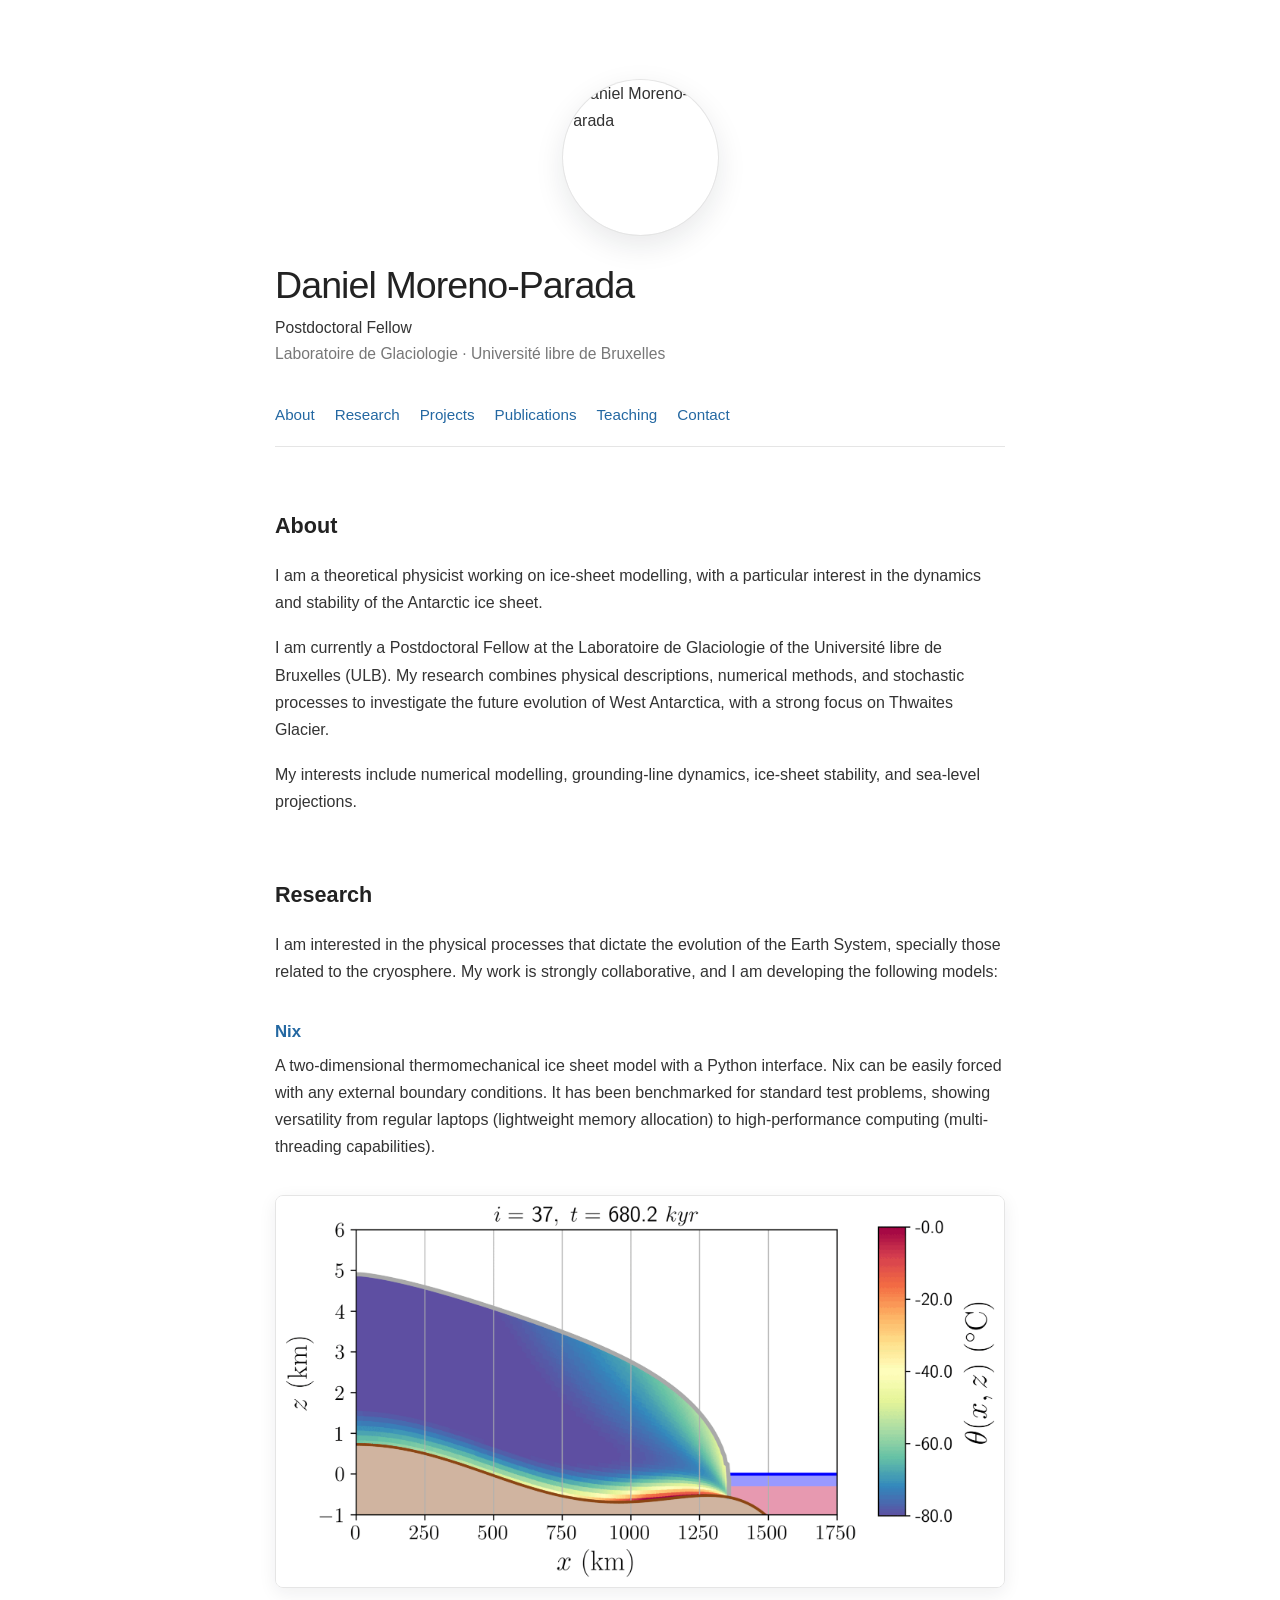
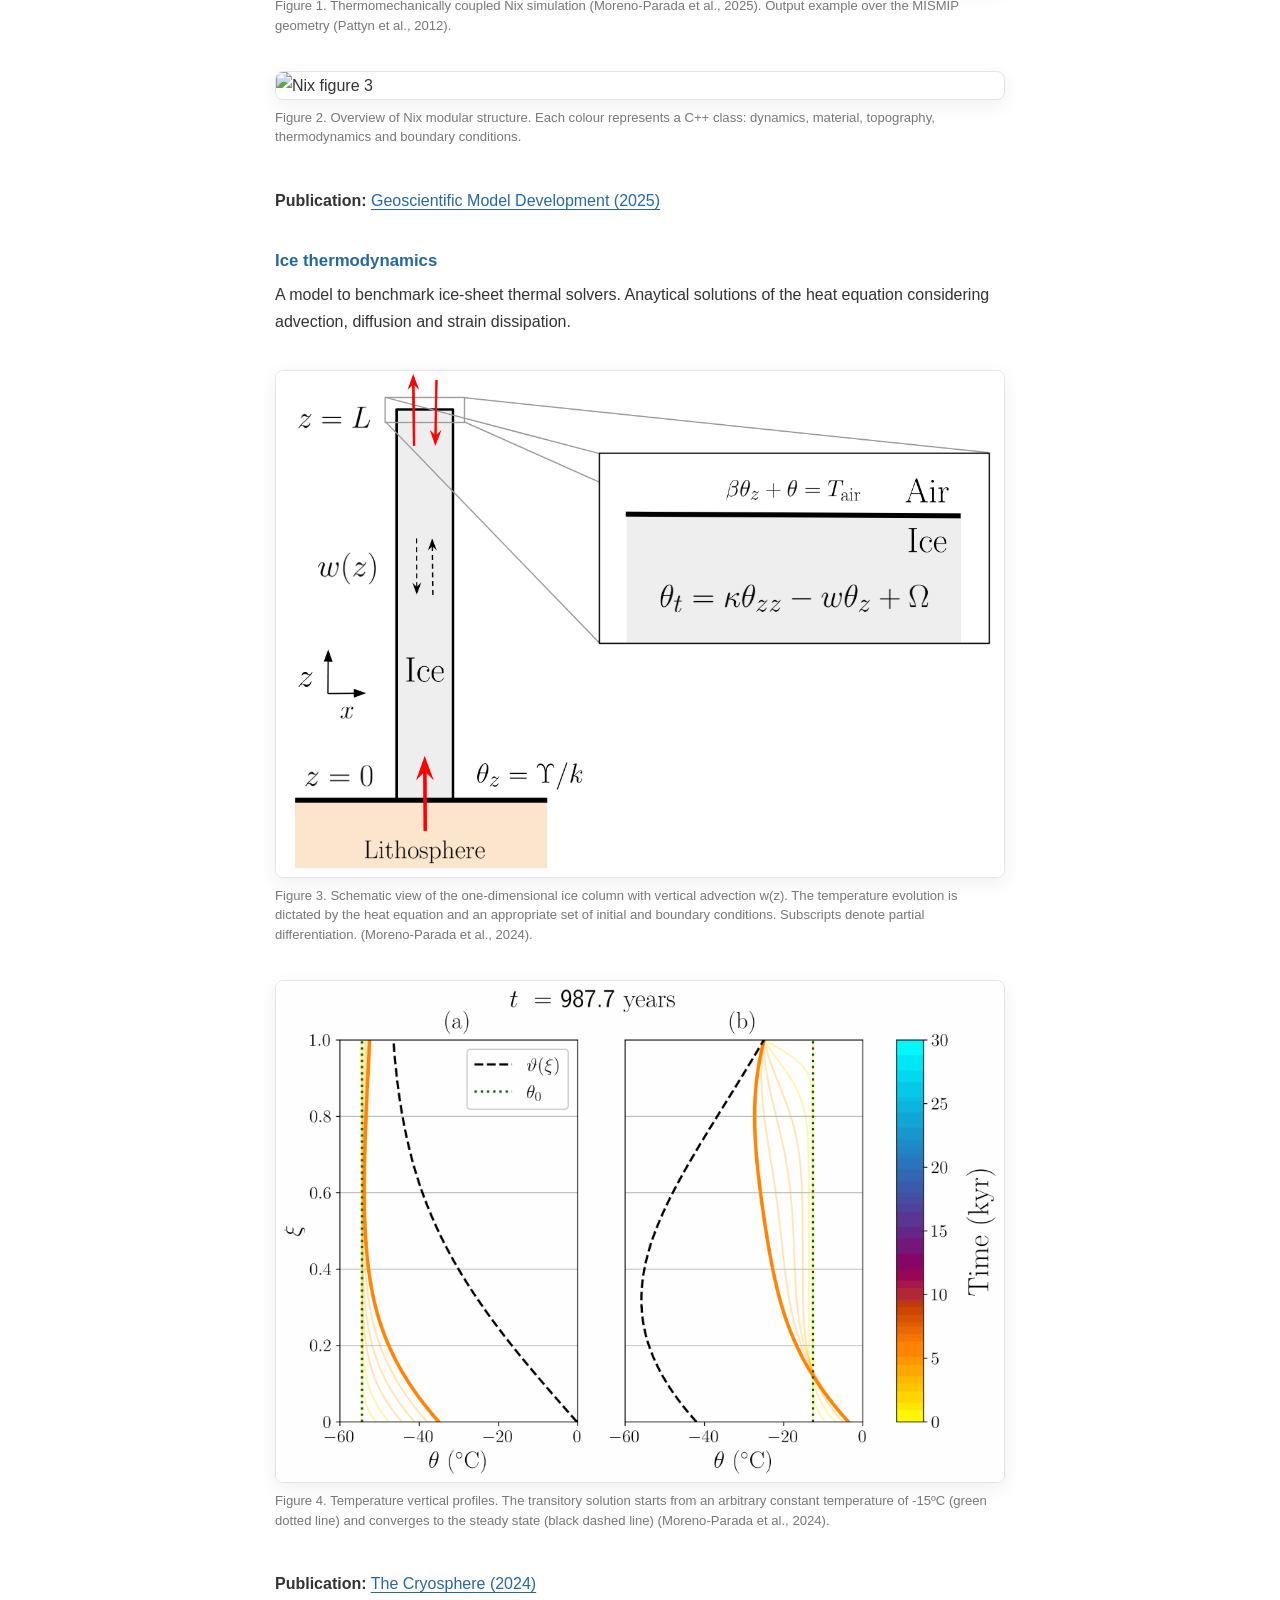
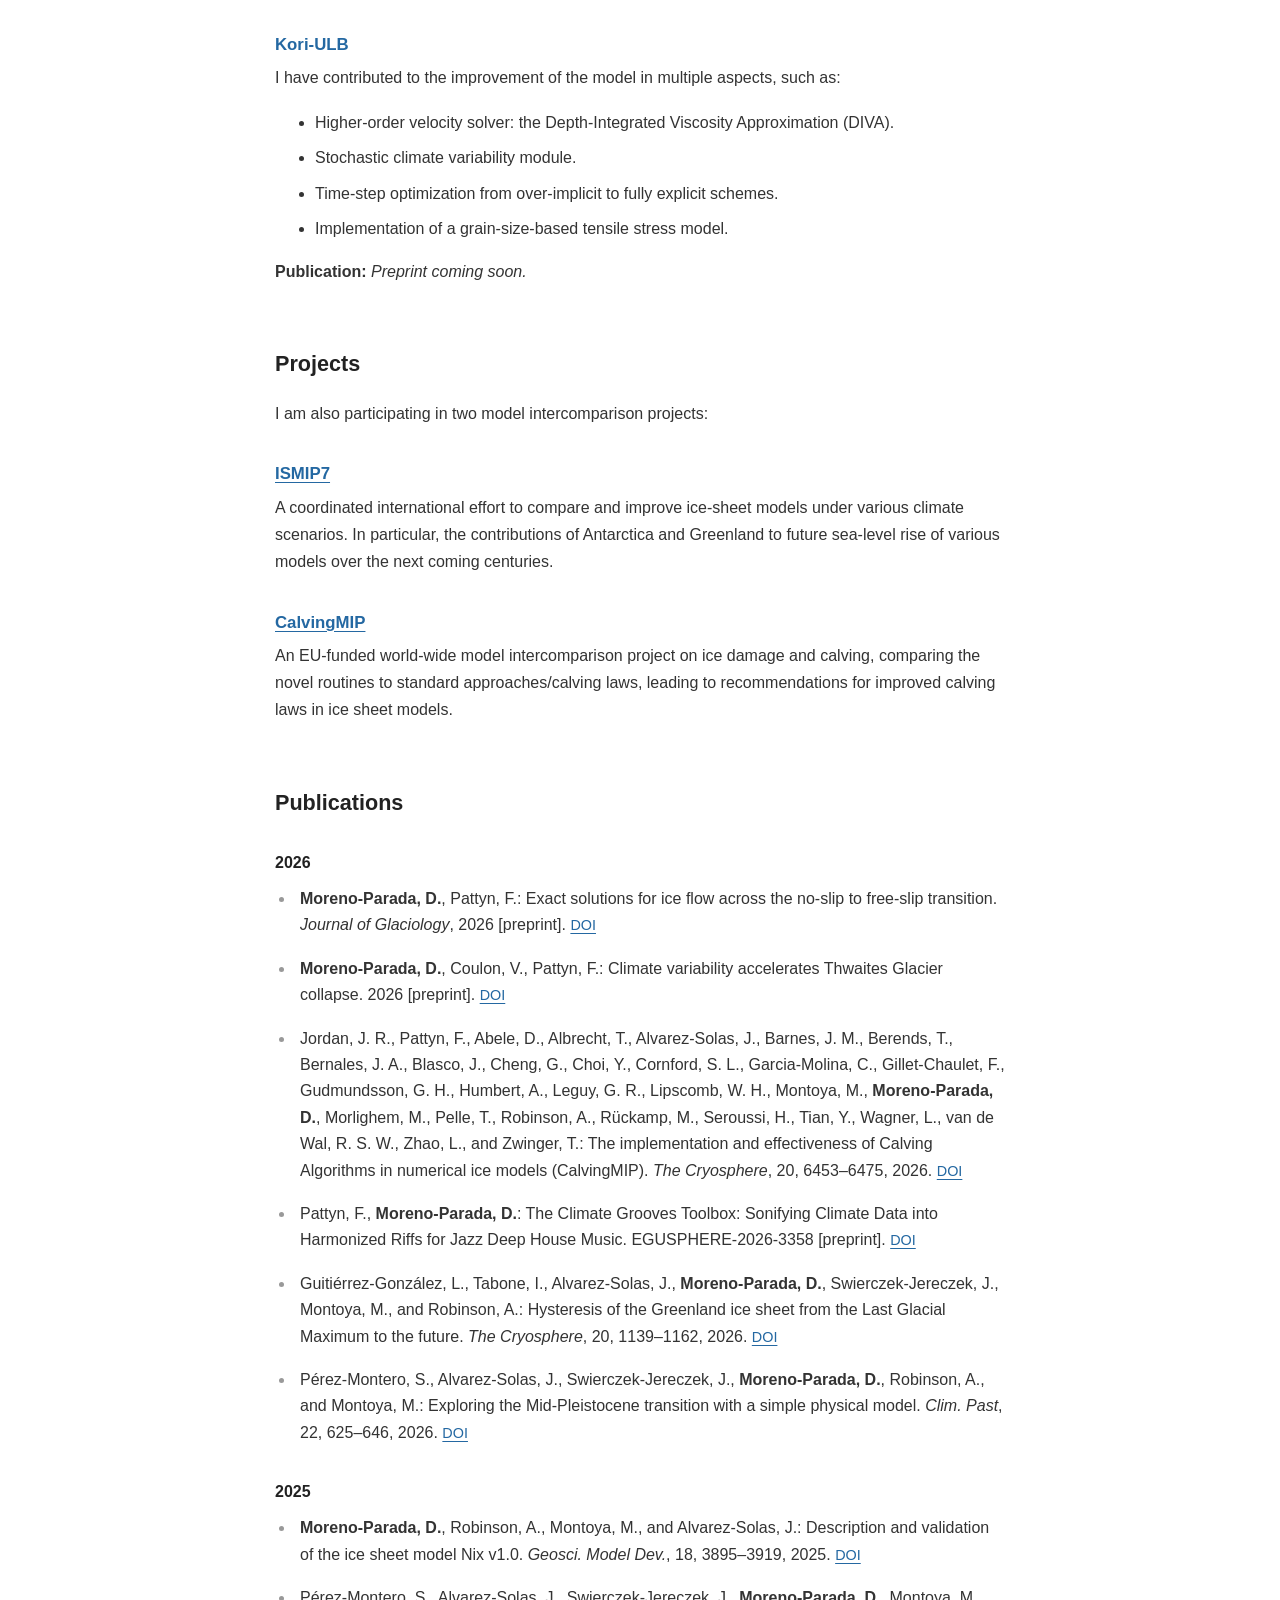
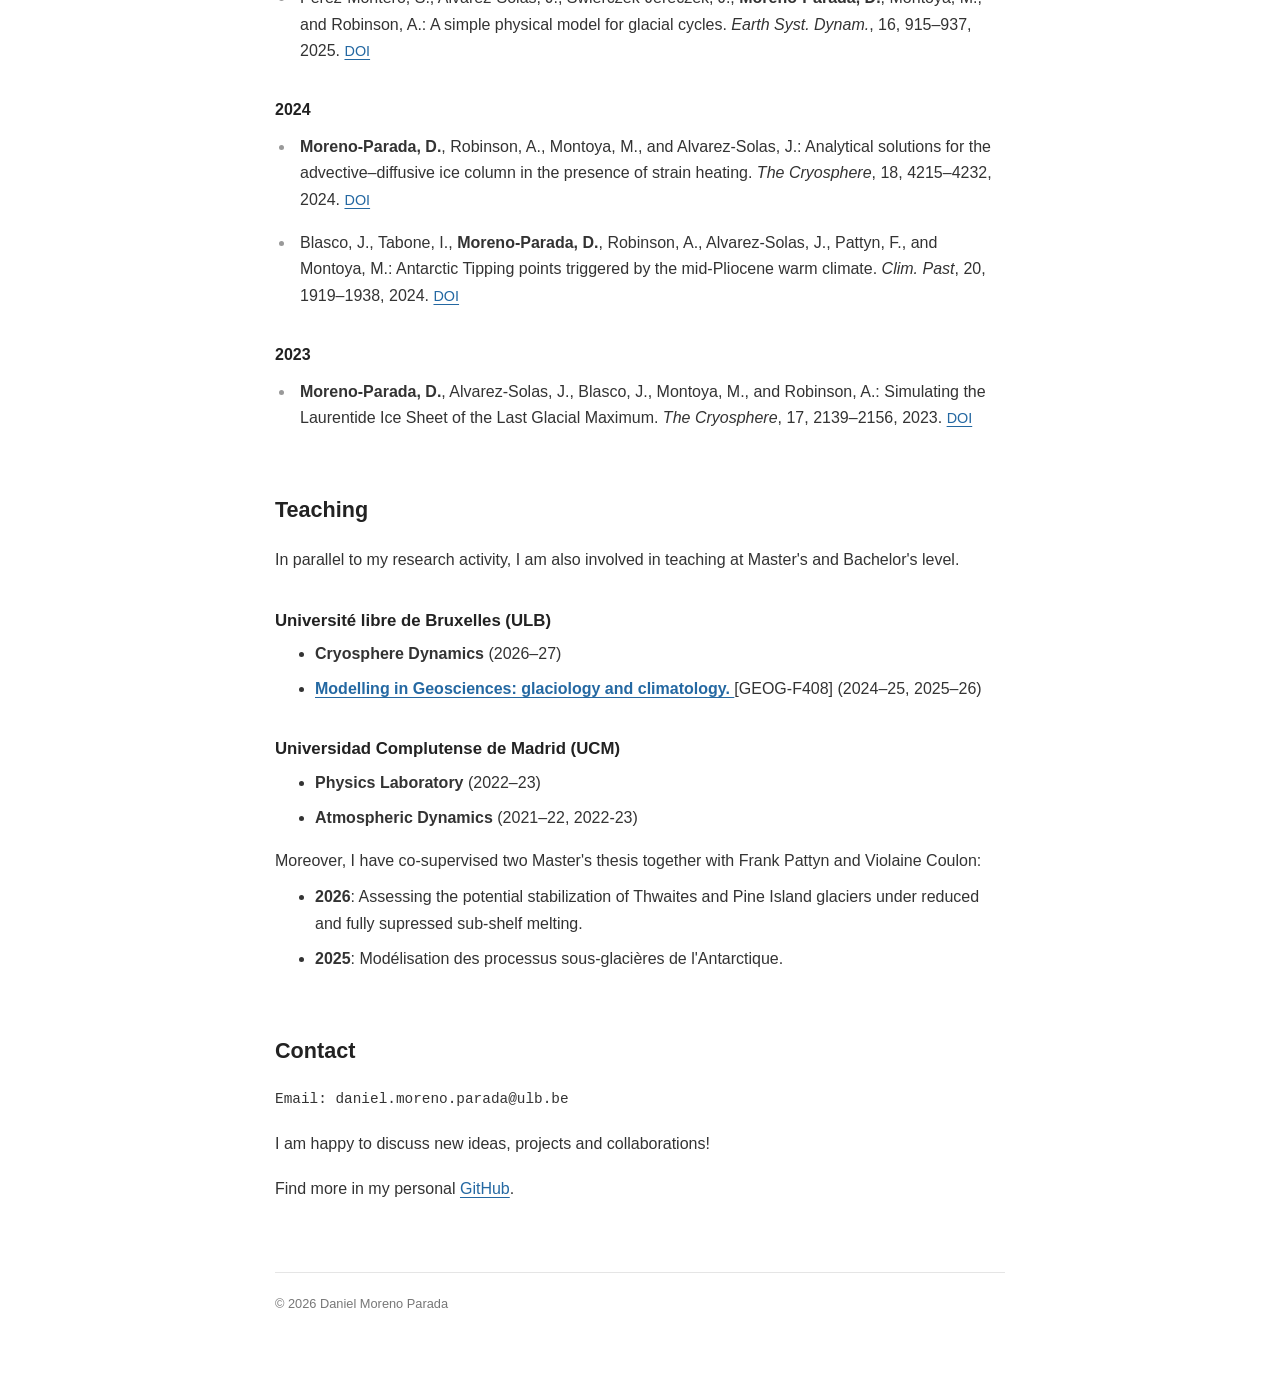
==== commit 0cd6e333: "Therm animation." ====
--- a/index.html
+++ b/index.html
@@ -98,6 +98,52 @@
                 <figcaption>
                     Figure 2. Overview of Nix modular structure. Each colour represents a 
                     C++ class: dynamics, material, topography, thermodynamics and boundary conditions.
+                </figcaption>
+            </figure>
+
+        </div>
+    
+        <p>
+            <strong>Publication:</strong>
+            <a href="https://gmd.copernicus.org/articles/18/3895/2025/"
+               target="_blank"
+               rel="noopener noreferrer">
+                Geoscientific Model Development (2025)
+            </a>
+        </p>
+    
+    
+        <h3>
+            <a href="https://github.com/d-morenop/Advective-diffusive-ice-column"
+               target="_blank"
+               rel="noopener noreferrer">
+                Ice thermodynamics
+            </a>
+        </h3>
+    
+        <p>
+            A model to benchmark ice-sheet thermal solvers. Anaytical solutions of the heat equation considering
+            advection, diffusion and strain dissipation.
+        </p>
+
+        <div class="therm-gallery">
+
+            <figure>
+                <img src="images/domain_therm.png" alt="Description of Nix figure 2">
+                <figcaption>
+                    Figure 3. Schematic view of the one-dimensional ice column with vertical advection w(z). 
+                    The temperature evolution is dictated by the heat equation and 
+                    an appropriate set of initial and boundary conditions. Subscripts denote partial differentiation.
+                    (Moreno-Parada et al., 2024).
+                </figcaption>
+            </figure>
+
+            <figure>
+                <img src="images/therm_sol.gif" alt="Nix figure 3">
+                <figcaption>
+                    Figure 4. Temperature vertical profiles. The transitory solution starts from an arbitrary constant 
+                    temperature of -15ºC (green dotted line) and converges to the steady state (black dashed line) 
+                    (Moreno-Parada et al., 2024).
                 </figcaption>
             </figure>
 
@@ -114,61 +160,6 @@
     
         <p>
             <strong>Publication:</strong>
-            <a href="https://gmd.copernicus.org/articles/18/3895/2025/"
-               target="_blank"
-               rel="noopener noreferrer">
-                Geoscientific Model Development (2025)
-            </a>
-        </p>
-    
-    
-        <h3>
-            <a href="https://github.com/d-morenop/Advective-diffusive-ice-column"
-               target="_blank"
-               rel="noopener noreferrer">
-                Ice thermodynamics
-            </a>
-        </h3>
-    
-        <p>
-            A model to benchmark ice-sheet thermal solvers. Anaytical solutions of the heat equation considering
-            advection, diffusion and strain dissipation.
-        </p>
-
-        <div class="thermodynamics-gallery">
-
-            <figure>
-                <img src="images/domain_therm.png" alt="Description of Nix figure 2">
-                <figcaption>
-                    Figure 3. Schematic view of the one-dimensional ice column with vertical advection w(z). 
-                    The temperature evolution is dictated by the heat equation and 
-                    an appropriate set of initial and boundary conditions. Subscripts denote partial differentiation.
-                    (Moreno-Parada et al., 2024).
-                </figcaption>
-            </figure>
-
-            <figure>
-                <img src="images/therm_sol.gif" alt="Nix figure 3">
-                <figcaption>
-                    Figure 4. Temperature vertical profiles. The transitory solution starts from an arbitrary constant 
-                    temperature of -15ºC (green dotted line) and converges to the steady state (black dashed line) 
-                    (Moreno-Parada et al., 2024).
-                </figcaption>
-            </figure>
-
-            <!-- 
-            <figure>
-                <img src="images/stresses.png" alt="Stress cm">
-                <figcaption>
-                    Figure 2. Hierarchy of Nix stress components. © 2026 Daniel Moreno-Parada.
-                </figcaption>
-            </figure>
-            -->
-        
-        </div>
-    
-        <p>
-            <strong>Publication:</strong>
             <a href="https://tc.copernicus.org/articles/18/4215/2024/" 
                target="_blank"
                rel="noopener noreferrer">
@@ -202,7 +193,6 @@
             <li>
                 Time-step optimization from over-implicit to fully explicit schemes.
             </li>
-            
 
             <li>
                 Implementation of a grain-size-based tensile stress model.
--- a/css/style_2.css
+++ b/css/style_2.css
@@ -237,6 +237,60 @@
     line-height: 1.5;
 }
 
+
+
+/* =========================================
+   Thermodynamics gallery
+   ========================================= */
+.therm-gallery {
+    display: grid;
+    grid-template-columns: 1fr;
+    gap: 35px;
+    margin: 35px 0 40px;
+}
+
+.therm-gallery figure {
+    margin: 0;
+}
+
+.therm-gallery .therm-main-figure {
+    grid-column: 1 / -1;
+}
+
+.therm-gallery img {
+    display: block;
+
+    width: 100%;
+    height: auto;
+
+    border: 1px solid var(--border);
+    border-radius: 8px;
+
+    background: var(--surface);
+
+    box-shadow: 0 5px 18px rgba(23, 33, 43, 0.07);
+
+    transition:
+        transform 0.25s ease,
+        box-shadow 0.25s ease;
+}
+
+.therm-gallery img:hover {
+    transform: translateY(-2px);
+
+    box-shadow:
+        0 10px 25px rgba(23, 33, 43, 0.11);
+}
+
+.therm-gallery figcaption {
+    margin-top: 8px;
+    color: var(--muted);
+    font-size: 0.82rem;
+    line-height: 1.5;
+}
+
+
+
 /* =========================================
    Publications
    ========================================= */
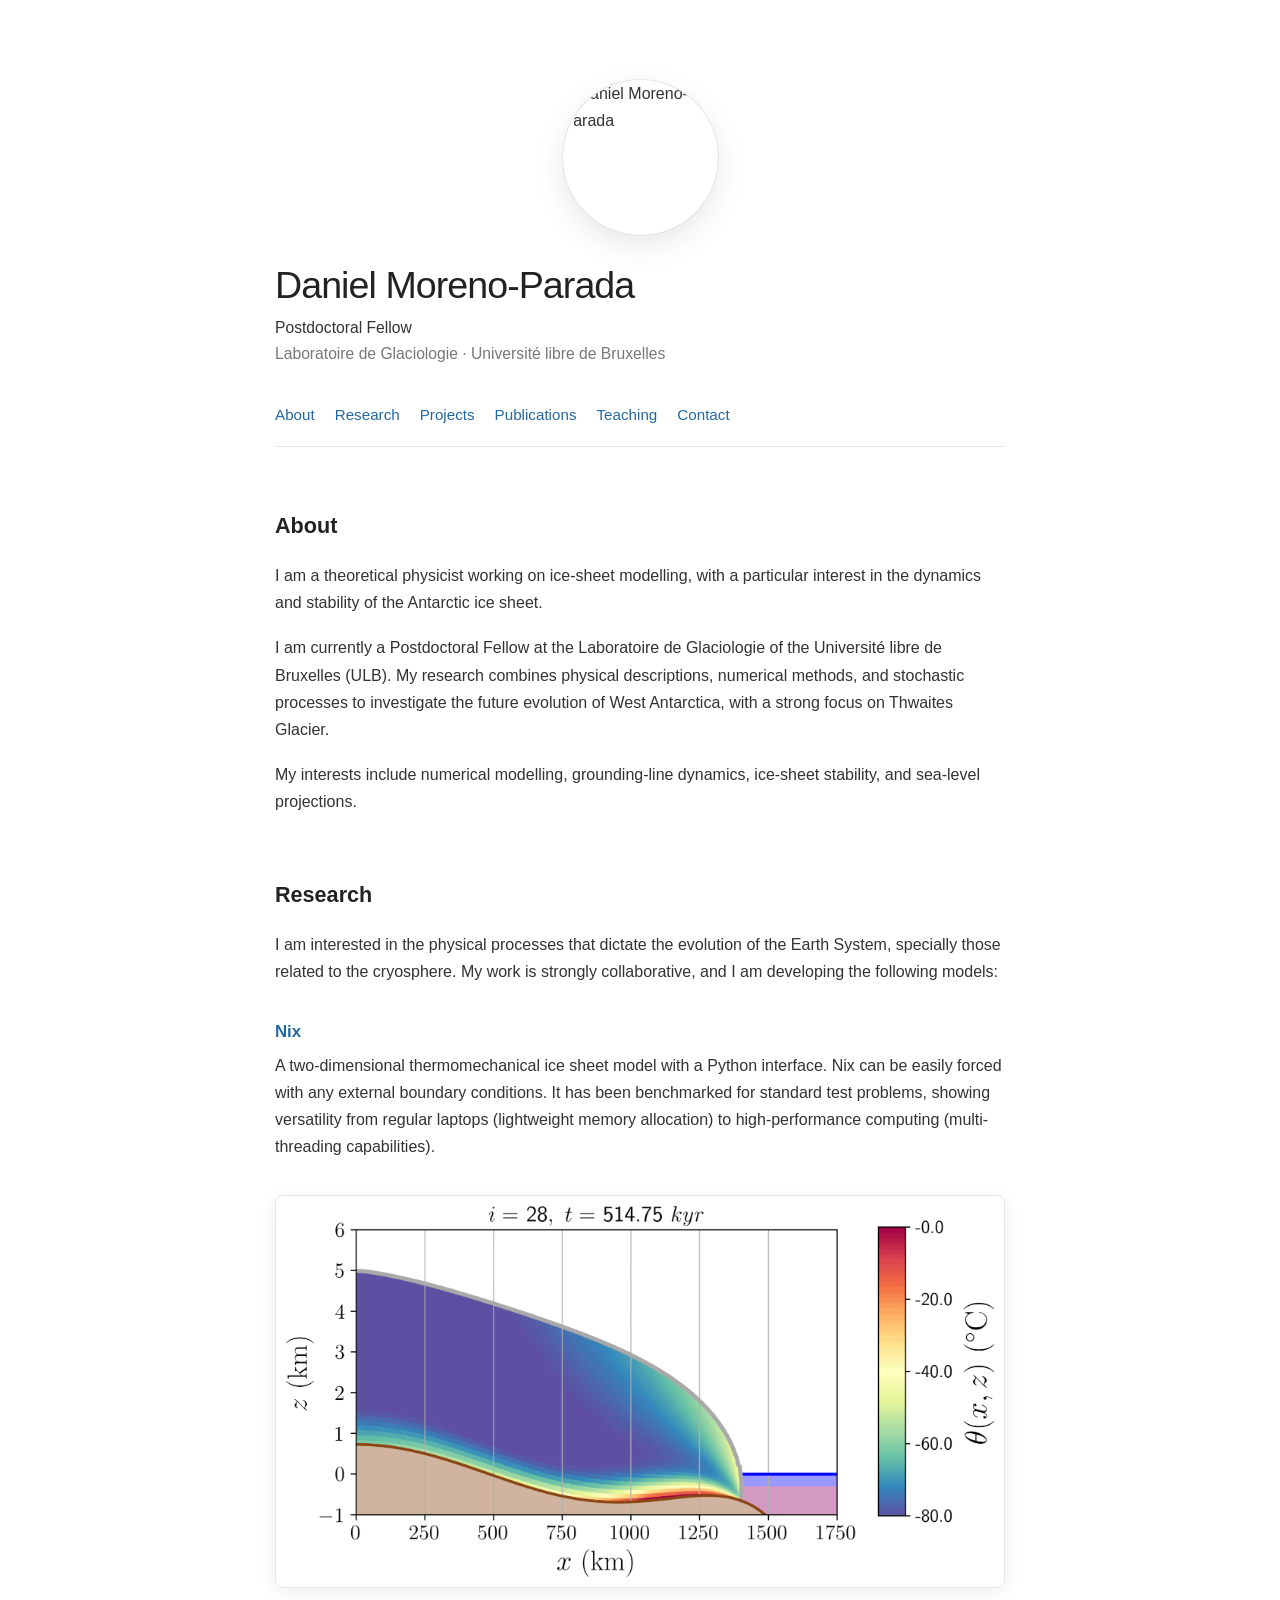
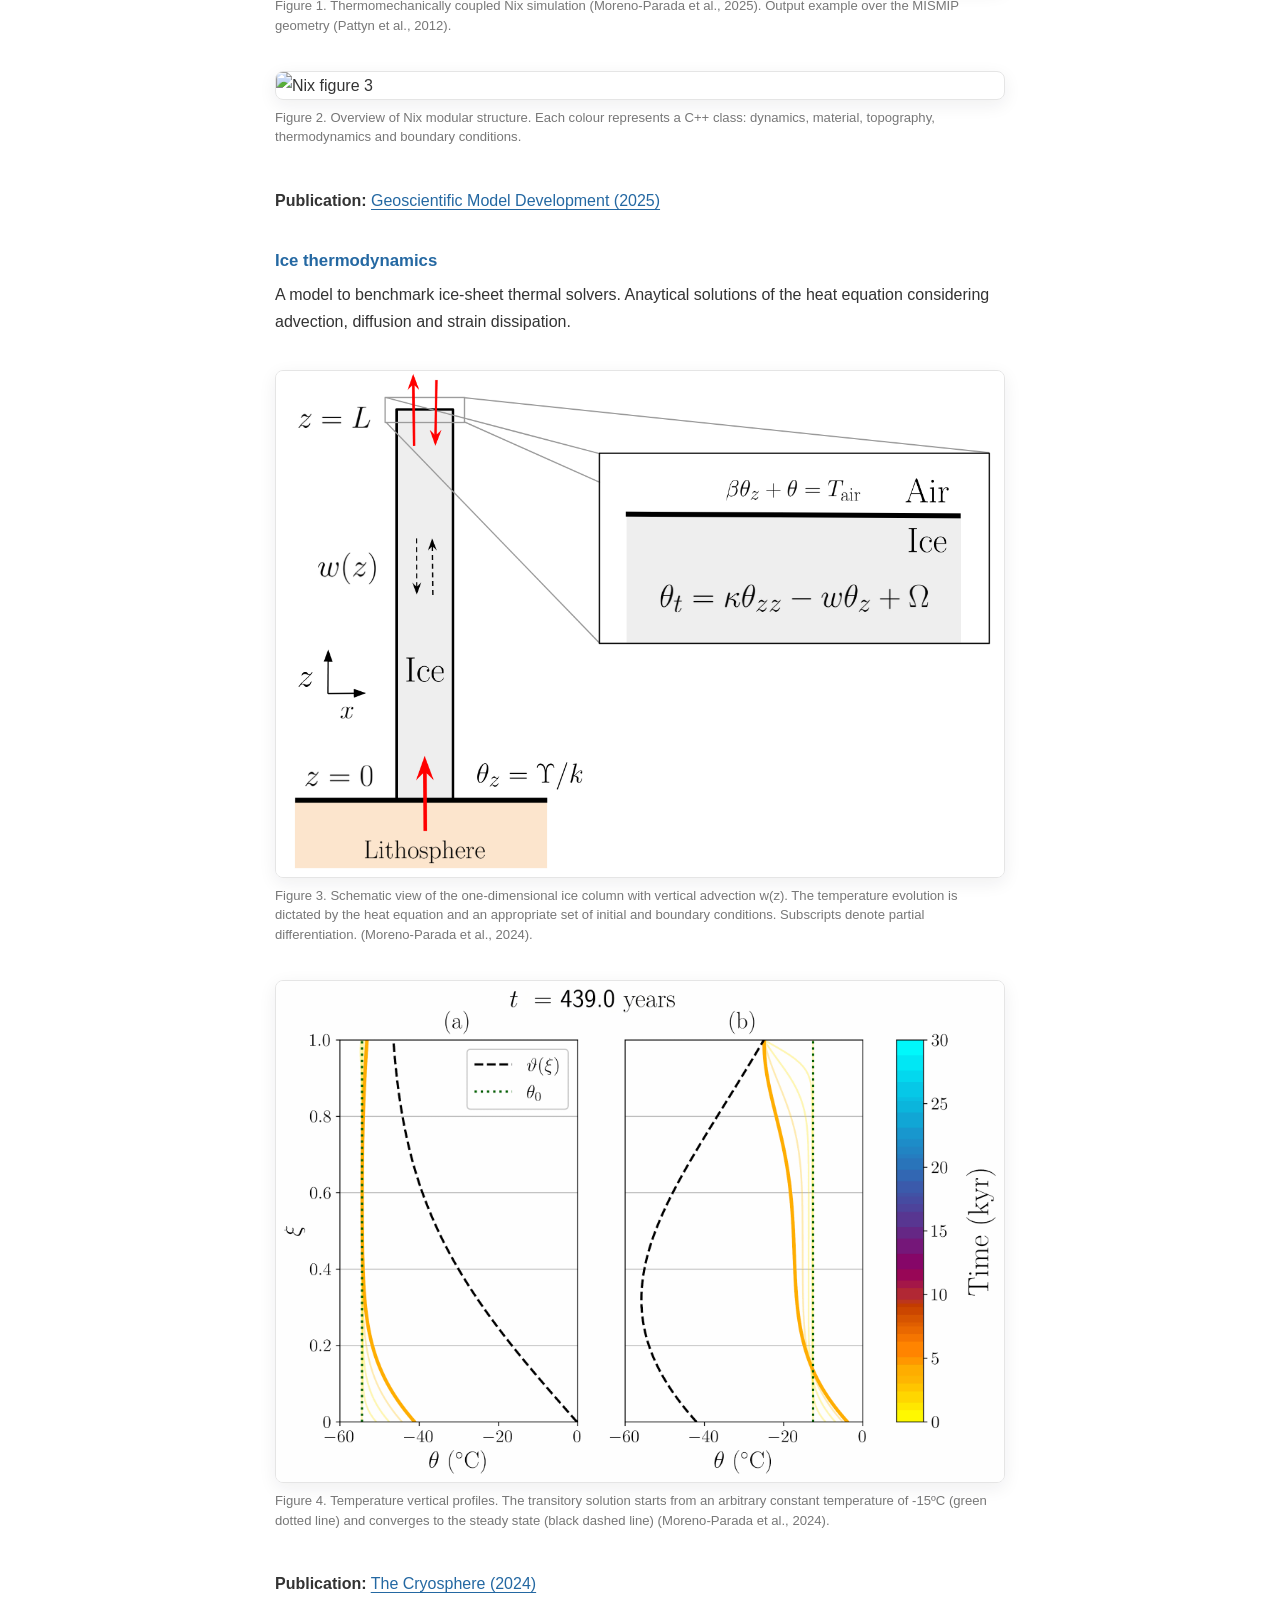
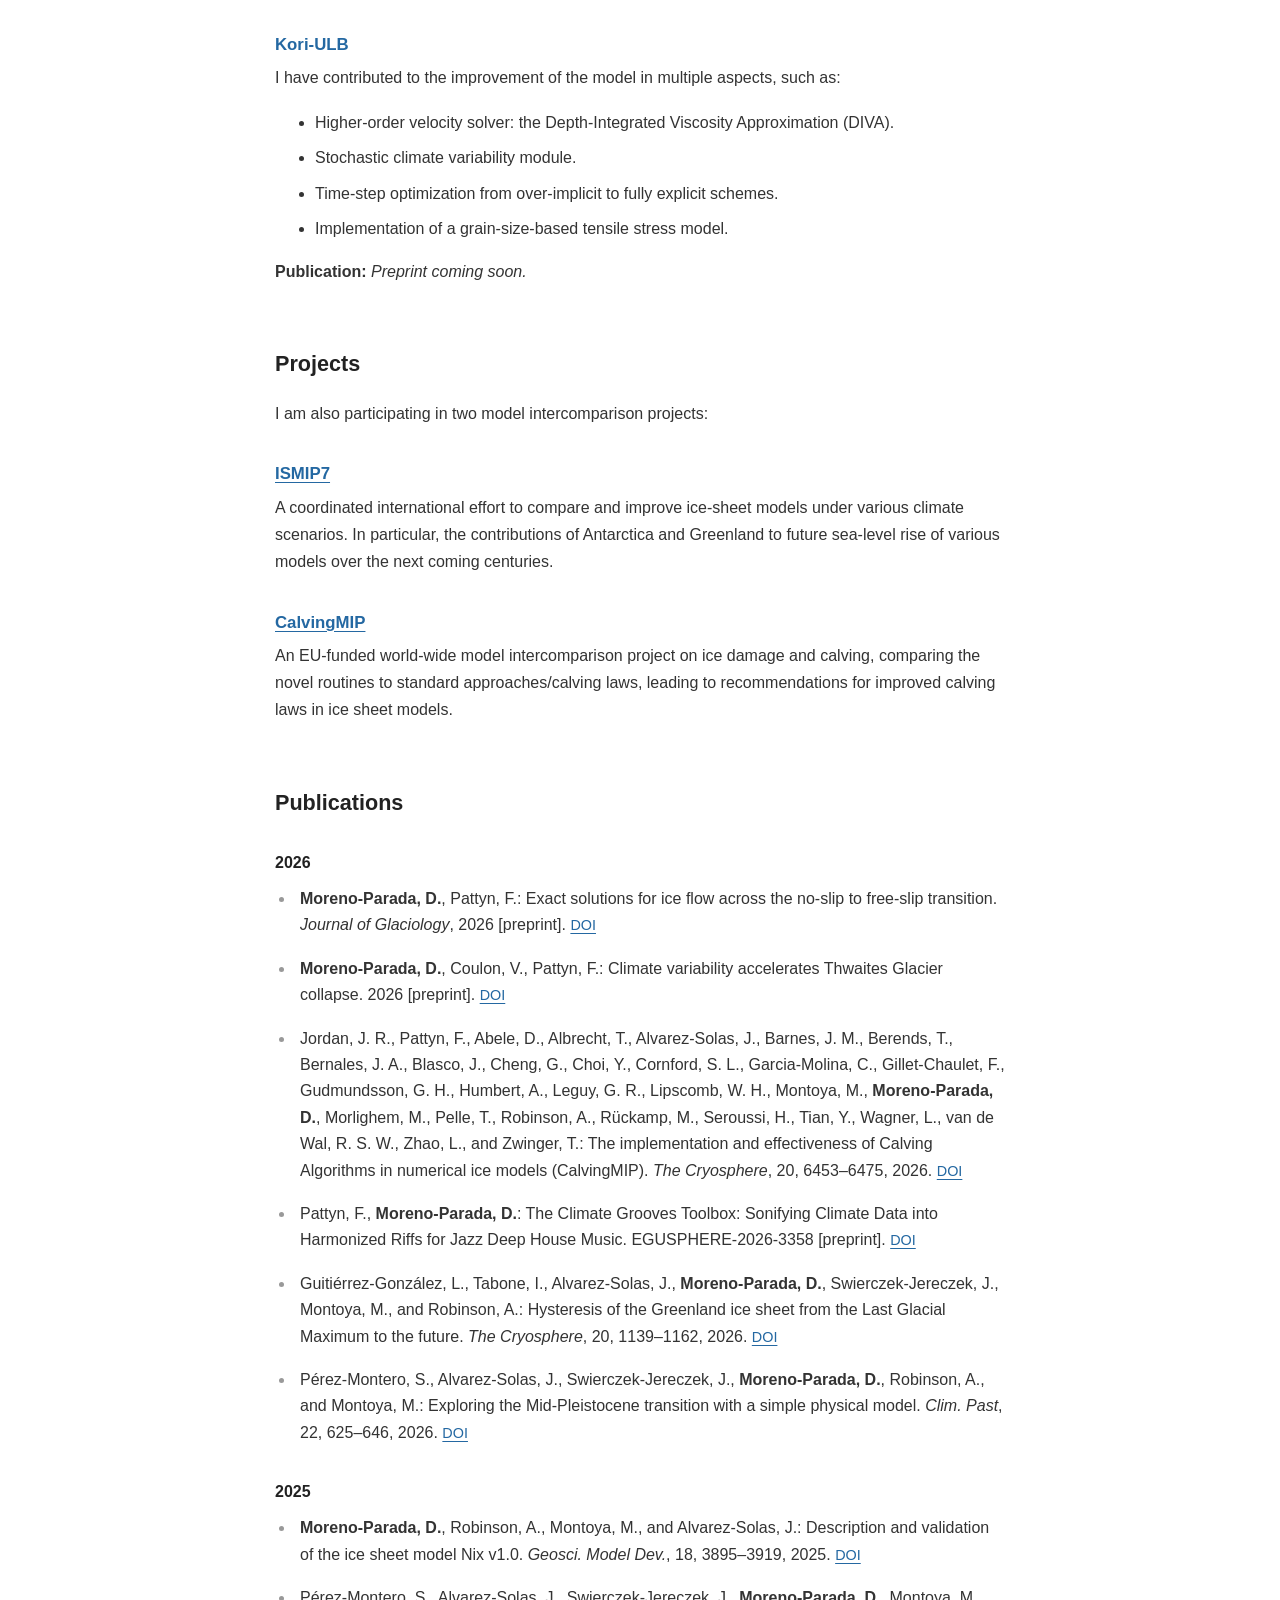
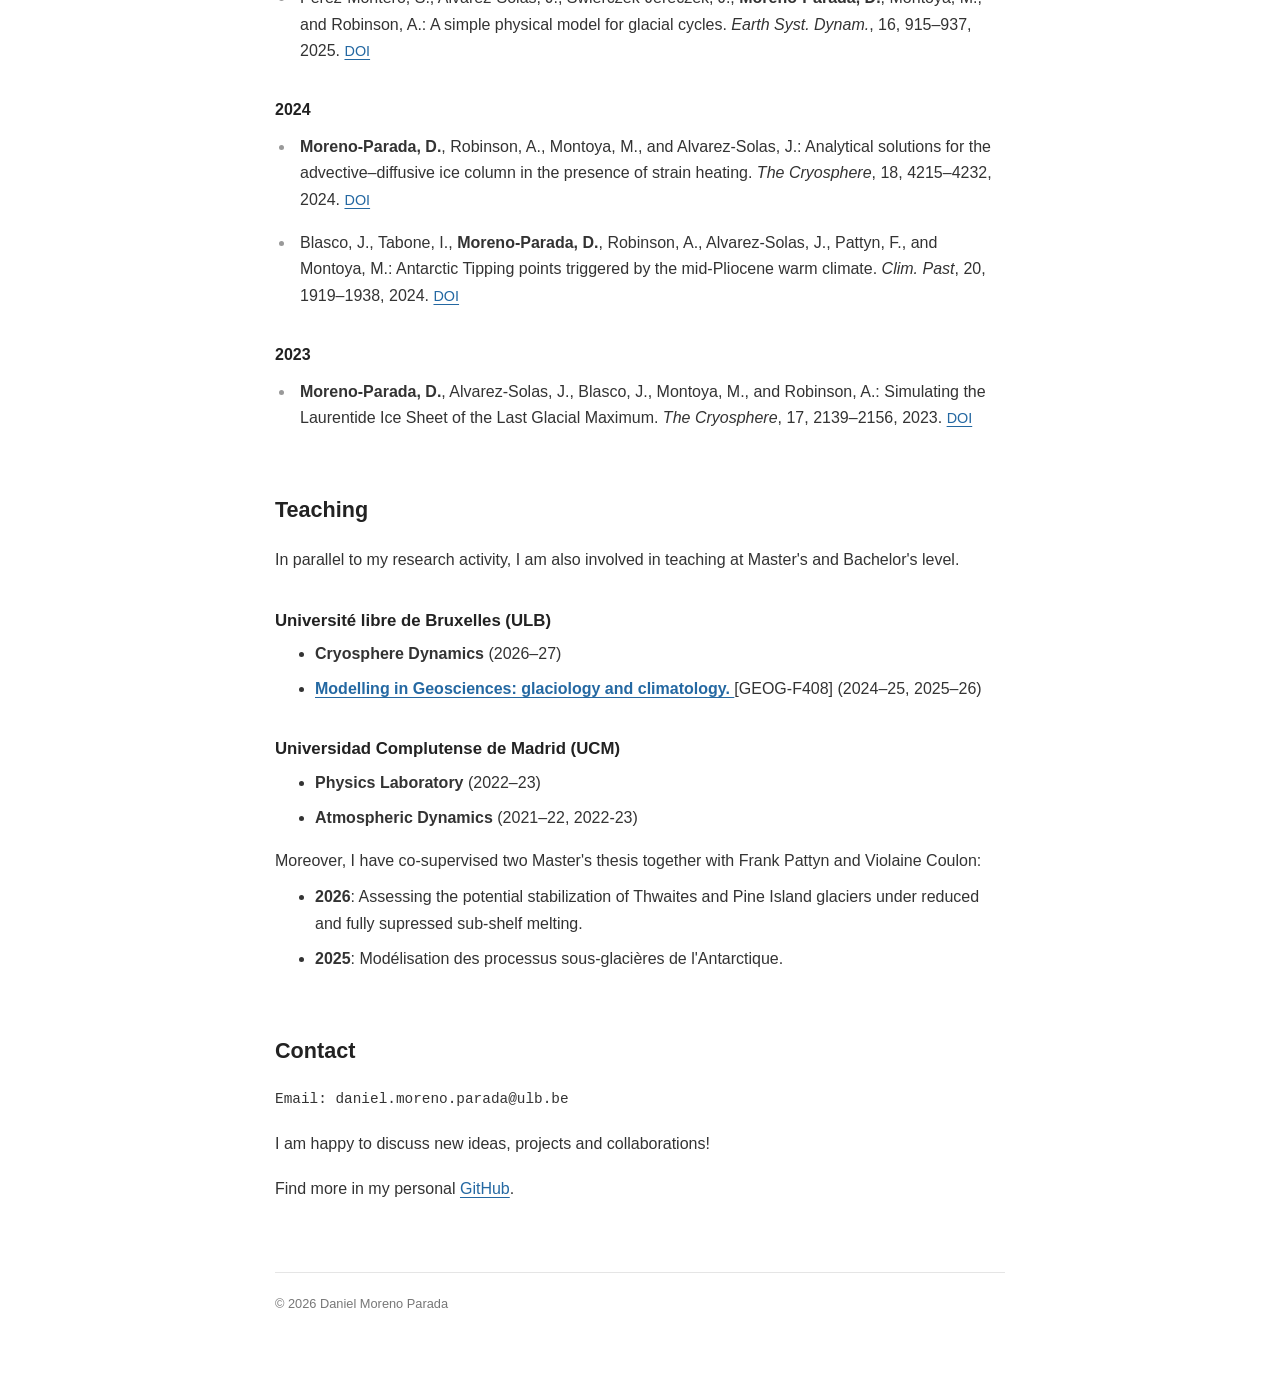
==== commit f56dfe05: "Therm animation." ====
--- a/index.html
+++ b/index.html
@@ -129,7 +129,7 @@
         <div class="therm-gallery">
 
             <figure>
-                <img src="images/domain_therm.png" alt="Description of Nix figure 2">
+                <img src="images/domain_therm.png" alt="Therm figure 3">
                 <figcaption>
                     Figure 3. Schematic view of the one-dimensional ice column with vertical advection w(z). 
                     The temperature evolution is dictated by the heat equation and 
@@ -139,7 +139,7 @@
             </figure>
 
             <figure>
-                <img src="images/therm_sol.gif" alt="Nix figure 3">
+                <img src="images/therm_sol.gif" alt="Therm figure 4">
                 <figcaption>
                     Figure 4. Temperature vertical profiles. The transitory solution starts from an arbitrary constant 
                     temperature of -15ºC (green dotted line) and converges to the steady state (black dashed line) 
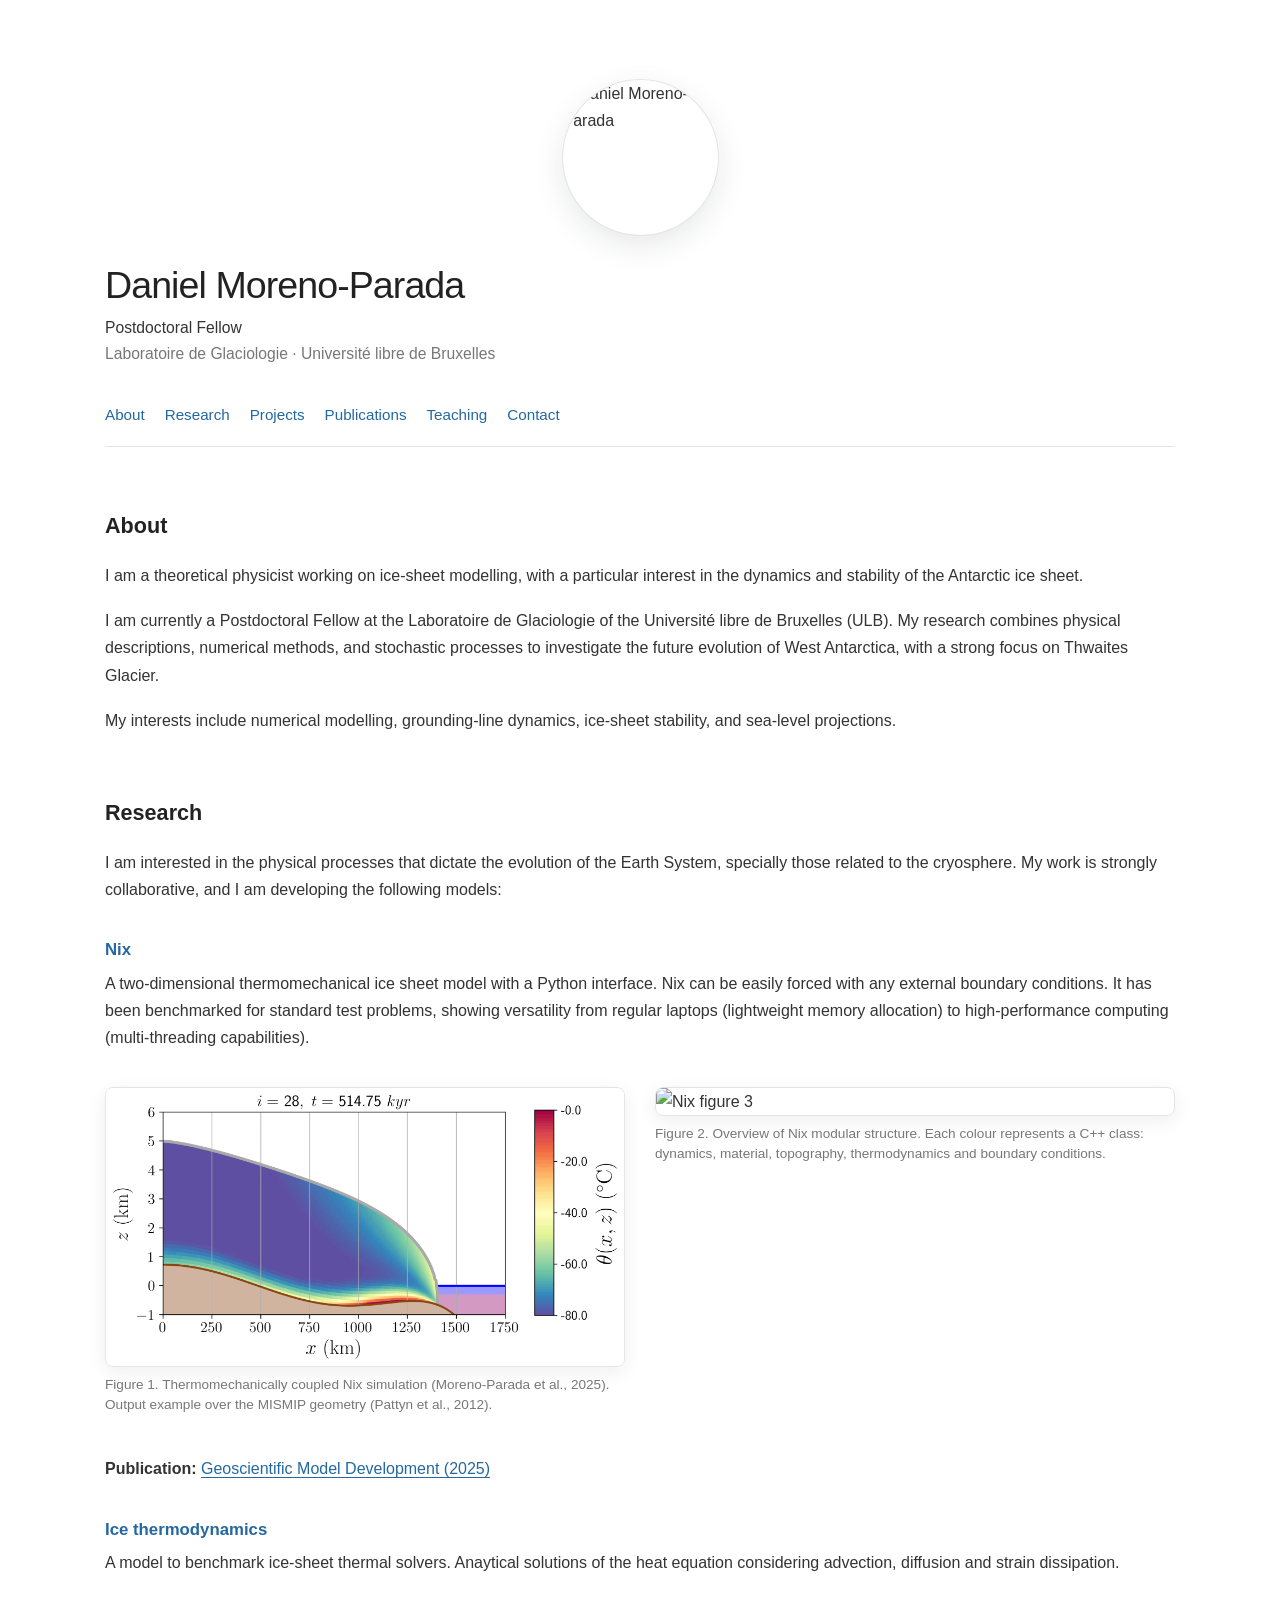
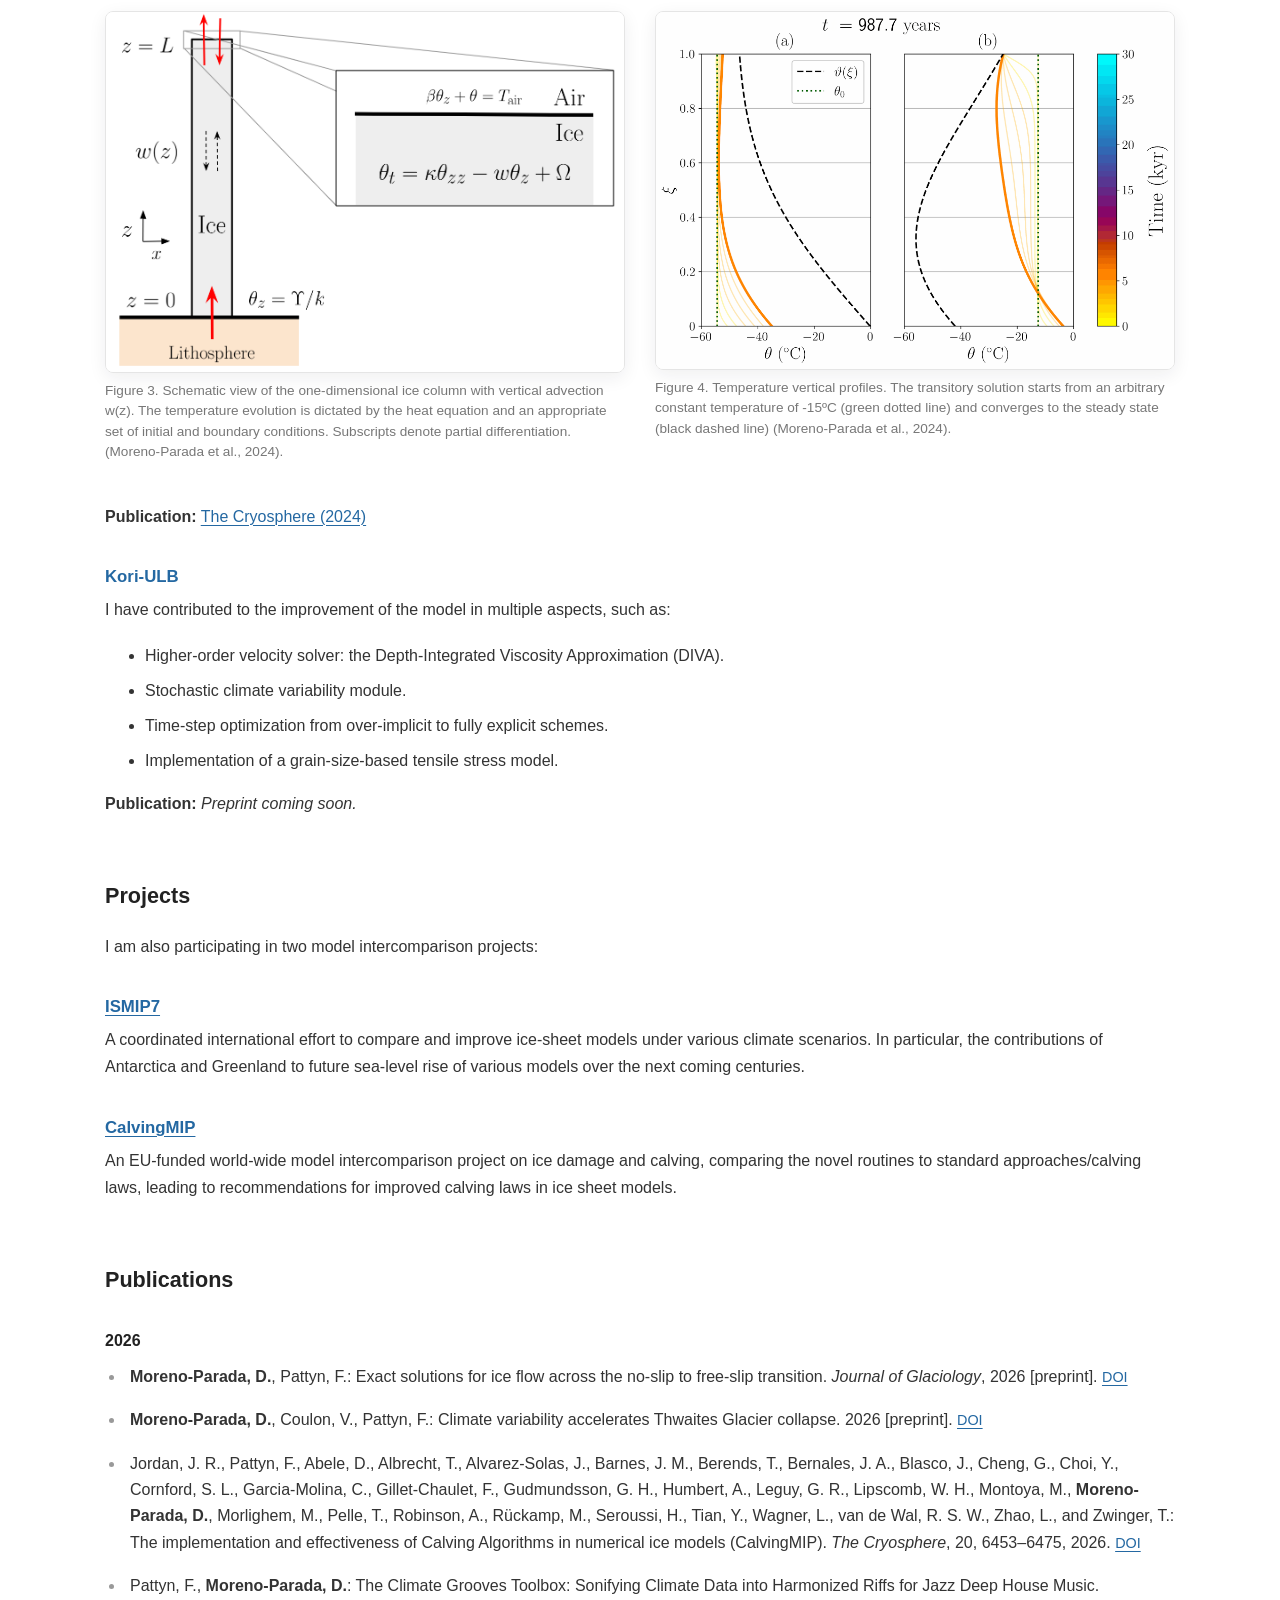
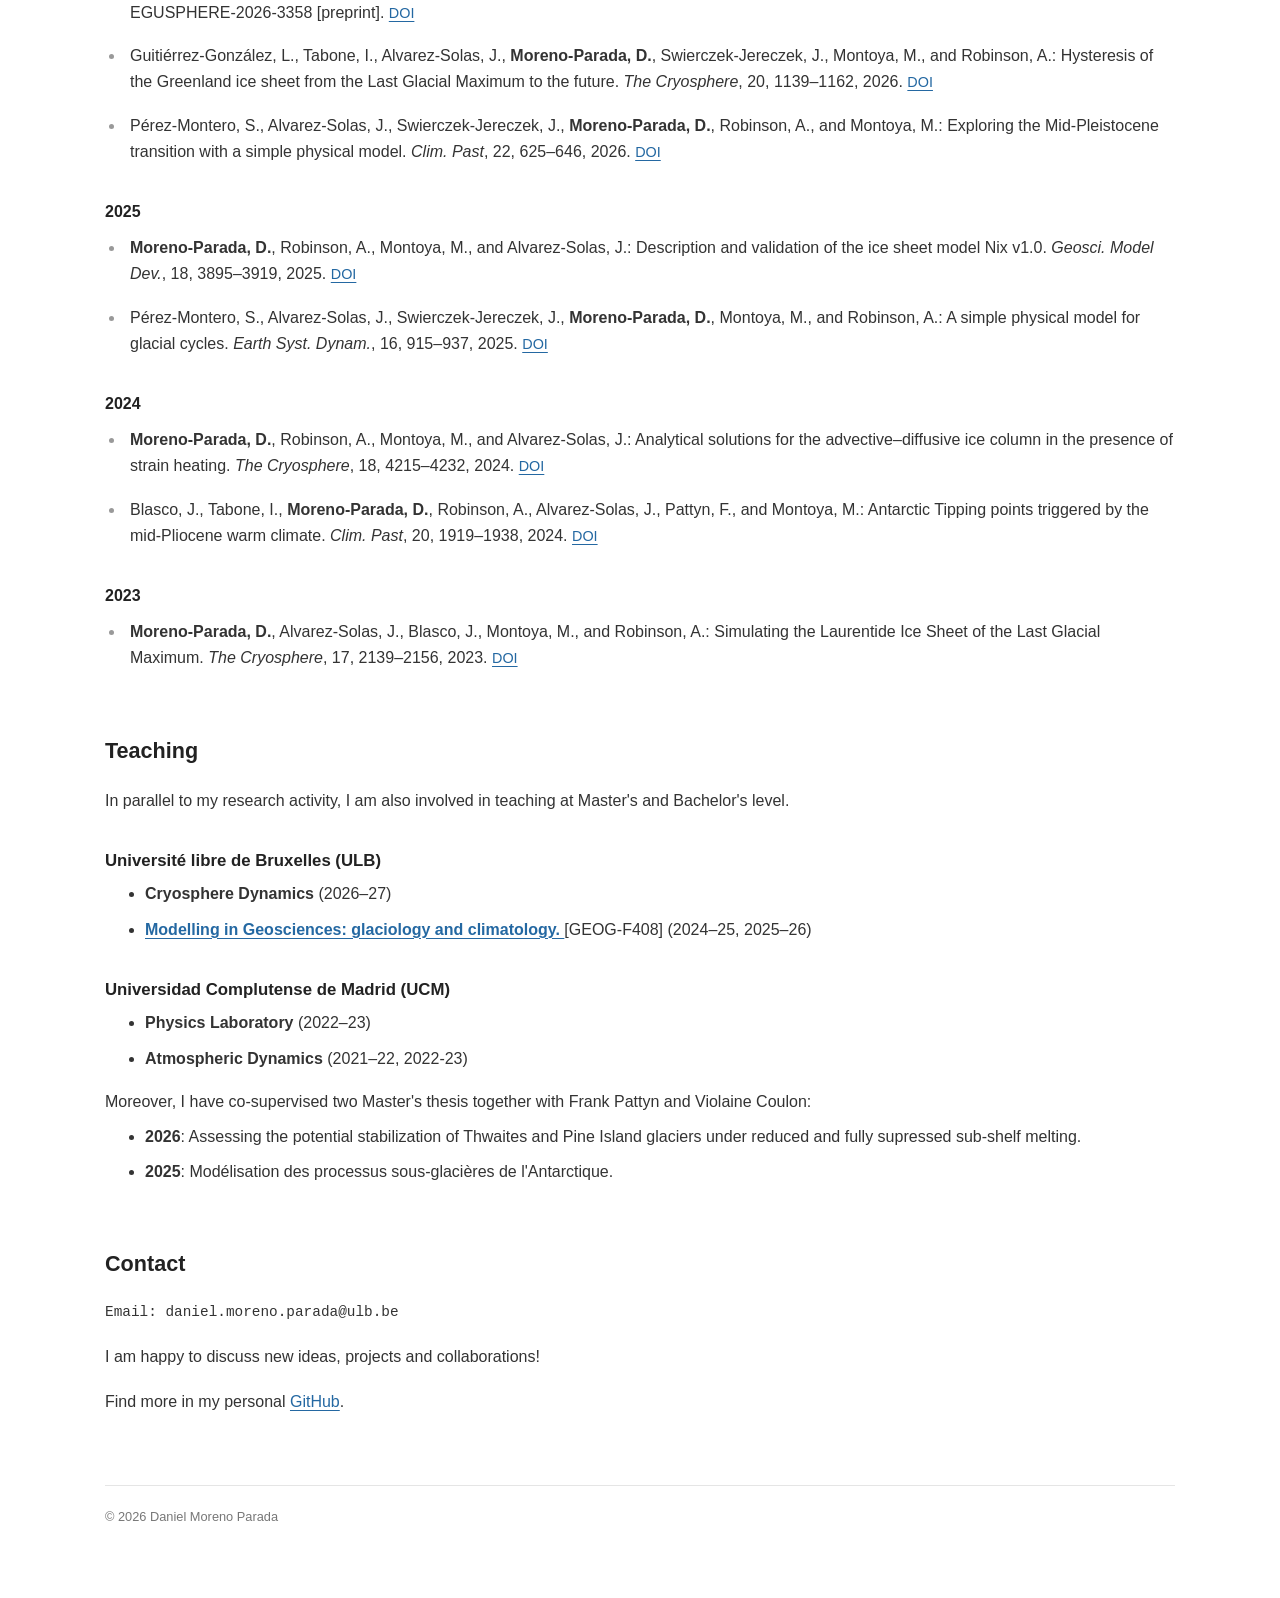
==== commit 85b1bac7: "New style." ====
--- a/index.html
+++ b/index.html
@@ -7,7 +7,7 @@
 
     <title>Daniel Moreno-Parada | Researcher</title>
 
-    <link rel="stylesheet" href="css/style_2.css">
+    <link rel="stylesheet" href="css/style_3.css">
 </head>
 
 <body>
--- a/css/style_3.css
+++ b/css/style_3.css
@@ -0,0 +1,407 @@
+
+/* =========================================
+   Minimal Academic Homepage
+   ========================================= */
+
+:root {
+    --text: #333;
+    --muted: #777;
+    --heading: #222;
+    --link: #2468a2;
+    --link-hover: #174b75;
+    --border: #e5e5e5;
+
+    --max-width: 1150px;
+}
+
+* {
+    box-sizing: border-box;
+}
+
+html {
+    scroll-behavior: smooth;
+    scroll-padding-top: 30px;
+}
+
+body {
+    width: 100%;
+    max-width: var(--max-width);
+
+    margin: 0 auto;
+    padding: 55px 40px 70px;
+
+    font-family:
+        -apple-system,
+        BlinkMacSystemFont,
+        "Segoe UI",
+        Arial,
+        sans-serif;
+
+    font-size: 16px;
+    line-height: 1.7;
+
+    color: var(--text);
+    background: #fff;
+
+    -webkit-font-smoothing: antialiased;
+}
+
+/* =========================================
+   Header
+   ========================================= */
+
+header {
+    padding: 25px 0 35px;
+
+    text-align: left;
+}
+
+.profile-photo {
+    display: block;
+
+    width: 155px;
+    height: 155px;
+
+    object-fit: cover;
+    border-radius: 50%;
+
+    margin: 0 auto 28px;
+
+    border: 4px solid var(--white);
+
+    box-shadow:
+        0 0 0 1px var(--border),
+        0 10px 30px rgba(23, 33, 43, 0.10);
+}
+
+header h1 {
+    margin: 0 0 8px;
+
+    color: var(--heading);
+
+    font-size: 2.35rem;
+    font-weight: 500;
+    line-height: 1.2;
+
+    letter-spacing: -0.025em;
+}
+
+header p {
+    margin: 2px 0;
+
+    color: var(--muted);
+
+    font-size: 0.98rem;
+    line-height: 1.5;
+}
+
+header p:first-of-type {
+    color: var(--text);
+    font-weight: 500;
+}
+
+
+/* =========================================
+   Navigation
+   ========================================= */
+
+nav {
+    display: flex;
+    flex-wrap: wrap;
+    gap: 20px;
+
+    margin-bottom: 65px;
+
+    padding-bottom: 18px;
+
+    border-bottom: 1px solid var(--border);
+}
+
+nav a {
+    color: var(--link);
+
+    font-size: 0.95rem;
+
+    text-decoration: none;
+}
+
+nav a:hover {
+    color: var(--link-hover);
+    text-decoration: underline;
+}
+
+
+/* =========================================
+   Main sections
+   ========================================= */
+
+section {
+    margin-bottom: 65px;
+}
+
+section h2 {
+    margin: 0 0 22px;
+
+    color: var(--heading);
+
+    font-size: 1.35rem;
+    font-weight: 600;
+
+    line-height: 1.3;
+}
+
+section h3 {
+    margin: 35px 0 8px;
+
+    color: var(--heading);
+
+    font-size: 1.05rem;
+    font-weight: 600;
+
+    line-height: 1.4;
+}
+
+p {
+    margin: 0 0 18px;
+}
+
+a {
+    color: var(--link);
+
+    text-decoration-thickness: 1px;
+    text-underline-offset: 3px;
+}
+
+a:hover {
+    color: var(--link-hover);
+}
+
+
+/* =========================================
+   Research
+   ========================================= */
+
+#research h3 a {
+    text-decoration: none;
+}
+
+#research h3 a:hover {
+    text-decoration: underline;
+}
+
+
+/* =========================================
+   Nix gallery
+   ========================================= */
+.nix-gallery,
+.therm-gallery {
+    display: grid;
+
+    grid-template-columns: repeat(2, minmax(0, 1fr));
+
+    gap: 30px;
+
+    margin: 35px 0 40px;
+}
+
+.nix-gallery figure,
+.therm-gallery figure {
+    margin: 0;
+}
+
+.nix-gallery .nix-main-figure,
+.therm-gallery .therm-main-figure {
+    grid-column: 1 / -1;
+}
+
+.nix-gallery img,
+.therm-gallery img {
+    display: block;
+
+    width: 100%;
+    height: auto;
+
+    border: 1px solid var(--border);
+    border-radius: 8px;
+
+    box-shadow: 0 5px 18px rgba(23, 33, 43, 0.07);
+
+    transition:
+        transform 0.25s ease,
+        box-shadow 0.25s ease;
+}
+
+.nix-gallery img:hover,
+.therm-gallery img:hover {
+    transform: translateY(-2px);
+
+    box-shadow: 0 10px 25px rgba(23, 33, 43, 0.11);
+}
+
+.nix-gallery figcaption,
+.therm-gallery figcaption {
+    margin-top: 8px;
+
+    color: var(--muted);
+
+    font-size: 0.85rem;
+    line-height: 1.5;
+}
+
+
+
+/* =========================================
+   Publications
+   ========================================= */
+
+.publication-year {
+    margin: 35px 0 12px;
+
+    color: var(--heading);
+
+    font-size: 1rem;
+    font-weight: 600;
+}
+
+.publications-list {
+    margin: 0;
+    padding-left: 20px;
+}
+
+.publications-list li {
+    margin-bottom: 17px;
+
+    padding-left: 5px;
+
+    line-height: 1.65;
+}
+
+.publications-list li::marker {
+    color: #999;
+}
+
+.publications-list a {
+    white-space: nowrap;
+
+    font-size: 0.9rem;
+}
+
+
+/* =========================================
+   General lists
+   ========================================= */
+
+ul {
+    margin-top: 8px;
+}
+
+li {
+    margin-bottom: 8px;
+}
+
+
+/* =========================================
+   Contact
+   ========================================= */
+
+#contact {
+    margin-bottom: 70px;
+}
+
+#contact p:first-of-type {
+    font-family:
+        "SFMono-Regular",
+        Consolas,
+        "Liberation Mono",
+        monospace;
+
+    font-size: 0.9rem;
+}
+
+
+/* =========================================
+   Footer
+   ========================================= */
+
+footer {
+    padding-top: 20px;
+
+    border-top: 1px solid var(--border);
+
+    color: var(--muted);
+
+    font-size: 0.8rem;
+}
+
+footer p {
+    margin: 0;
+}
+
+
+/* =========================================
+   Mobile
+   ========================================= 
+   1150px; 600px; */
+@media (max-width: 600px) {
+
+    body {
+        width: 100%;
+        padding: 35px 20px 55px;
+        font-size: 15.5px;
+    }
+
+    header {
+        padding-top: 10px;
+    }
+
+    .profile-photo {
+        width: 105px;
+        height: 105px;
+    }
+
+    header h1 {
+        font-size: 2rem;
+    }
+
+    nav {
+        gap: 12px 18px;
+        margin-bottom: 50px;
+    }
+
+    nav a {
+        font-size: 0.9rem;
+    }
+
+    section {
+        margin-bottom: 55px;
+    }
+
+    section h2 {
+        font-size: 1.25rem;
+    }
+
+    .nix-gallery,
+    .therm-gallery {
+        grid-template-columns: 1fr;
+        gap: 25px;
+    }
+
+    .nix-gallery .nix-main-figure,
+    .therm-gallery .therm-main-figure {
+        grid-column: auto;
+    }
+
+    .publications-list {
+        padding-left: 18px;
+    }
+}
+
+/* =========================================
+   Accessibility
+   ========================================= */
+
+@media (prefers-reduced-motion: reduce) {
+    html {
+        scroll-behavior: auto;
+    }
+}
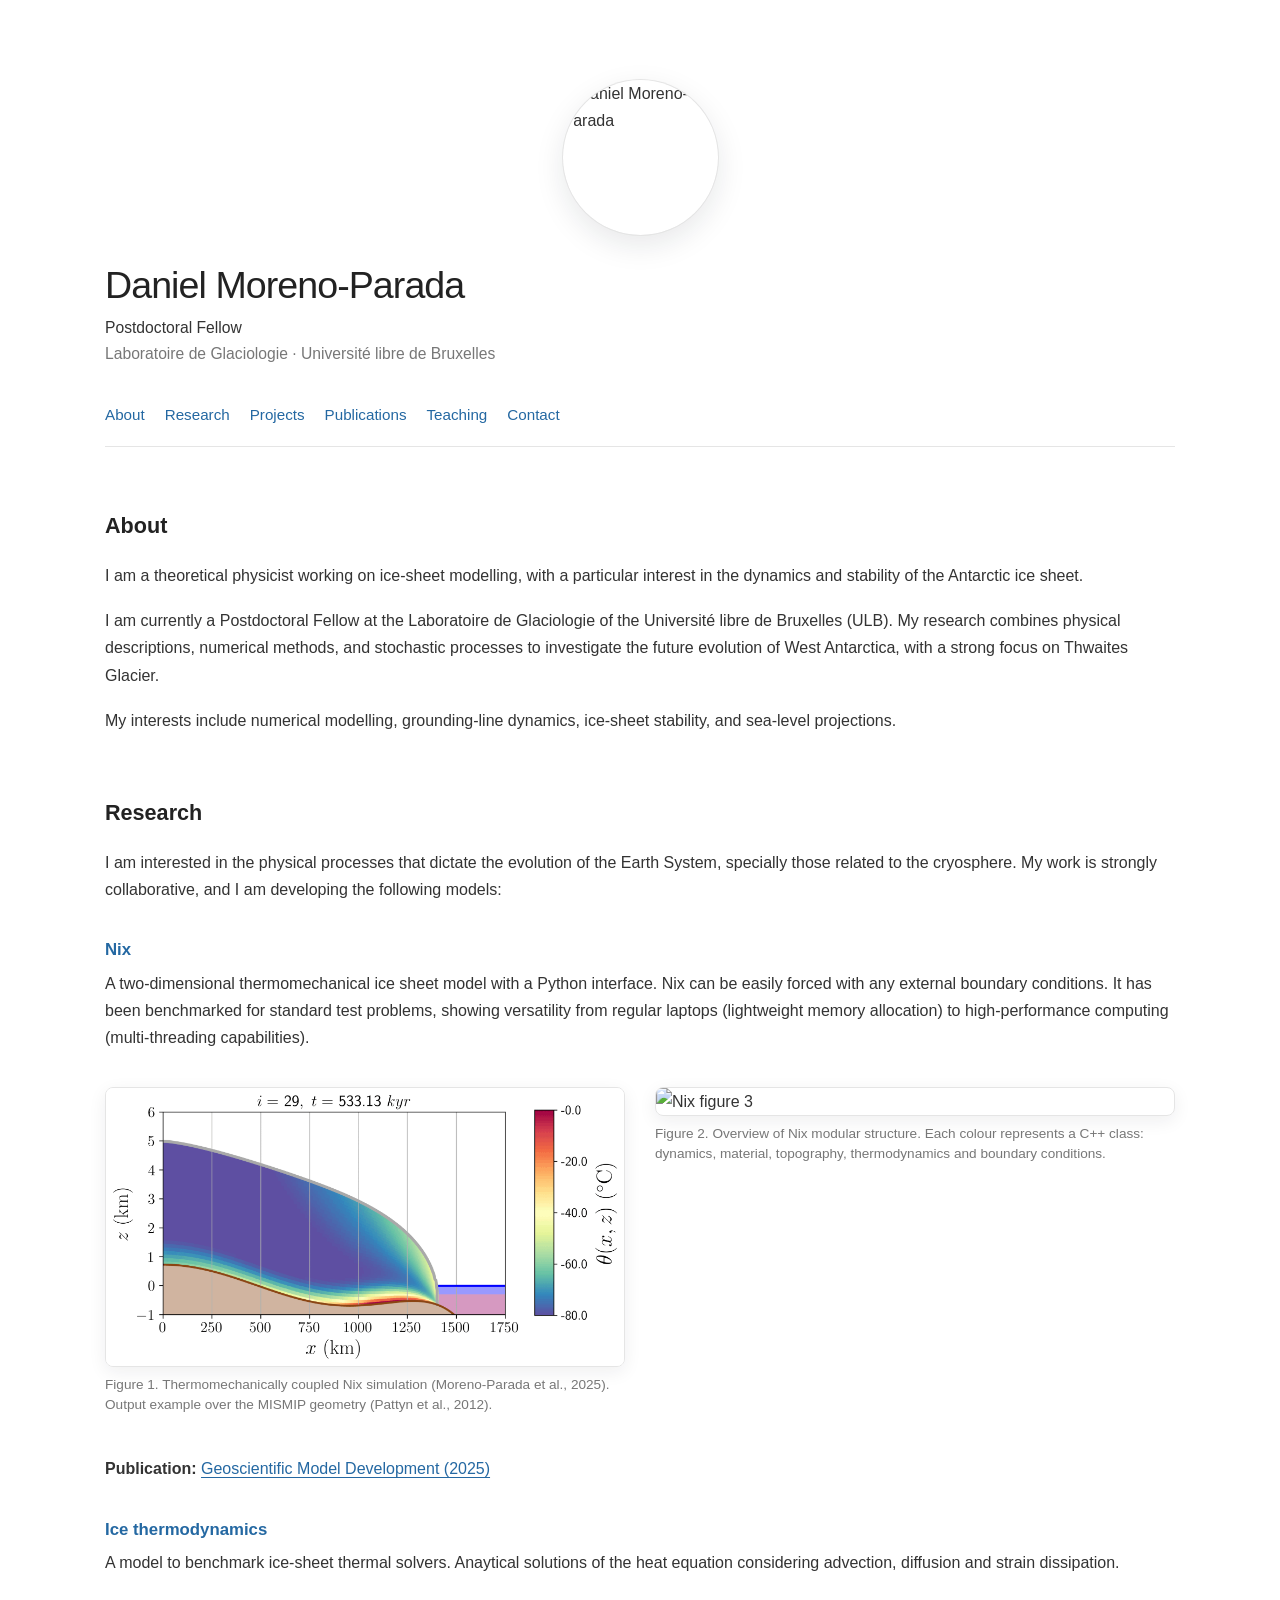
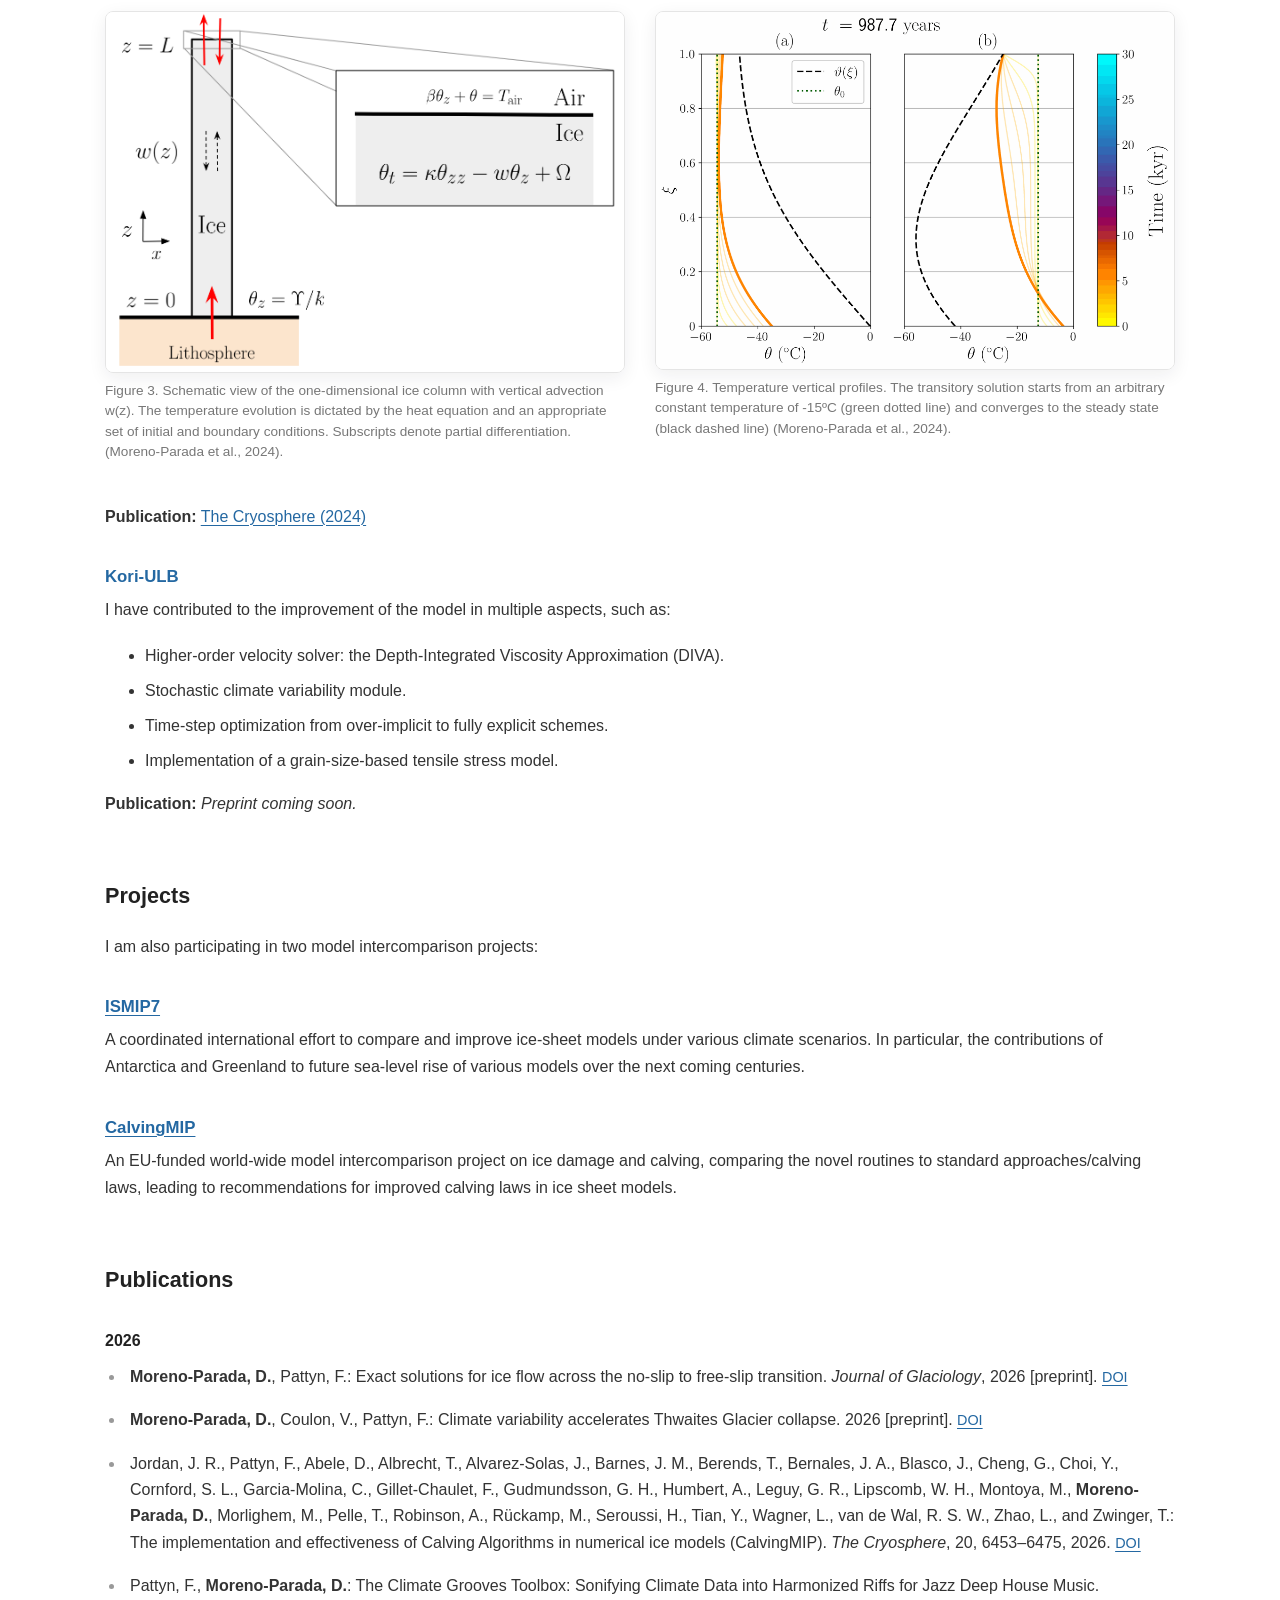
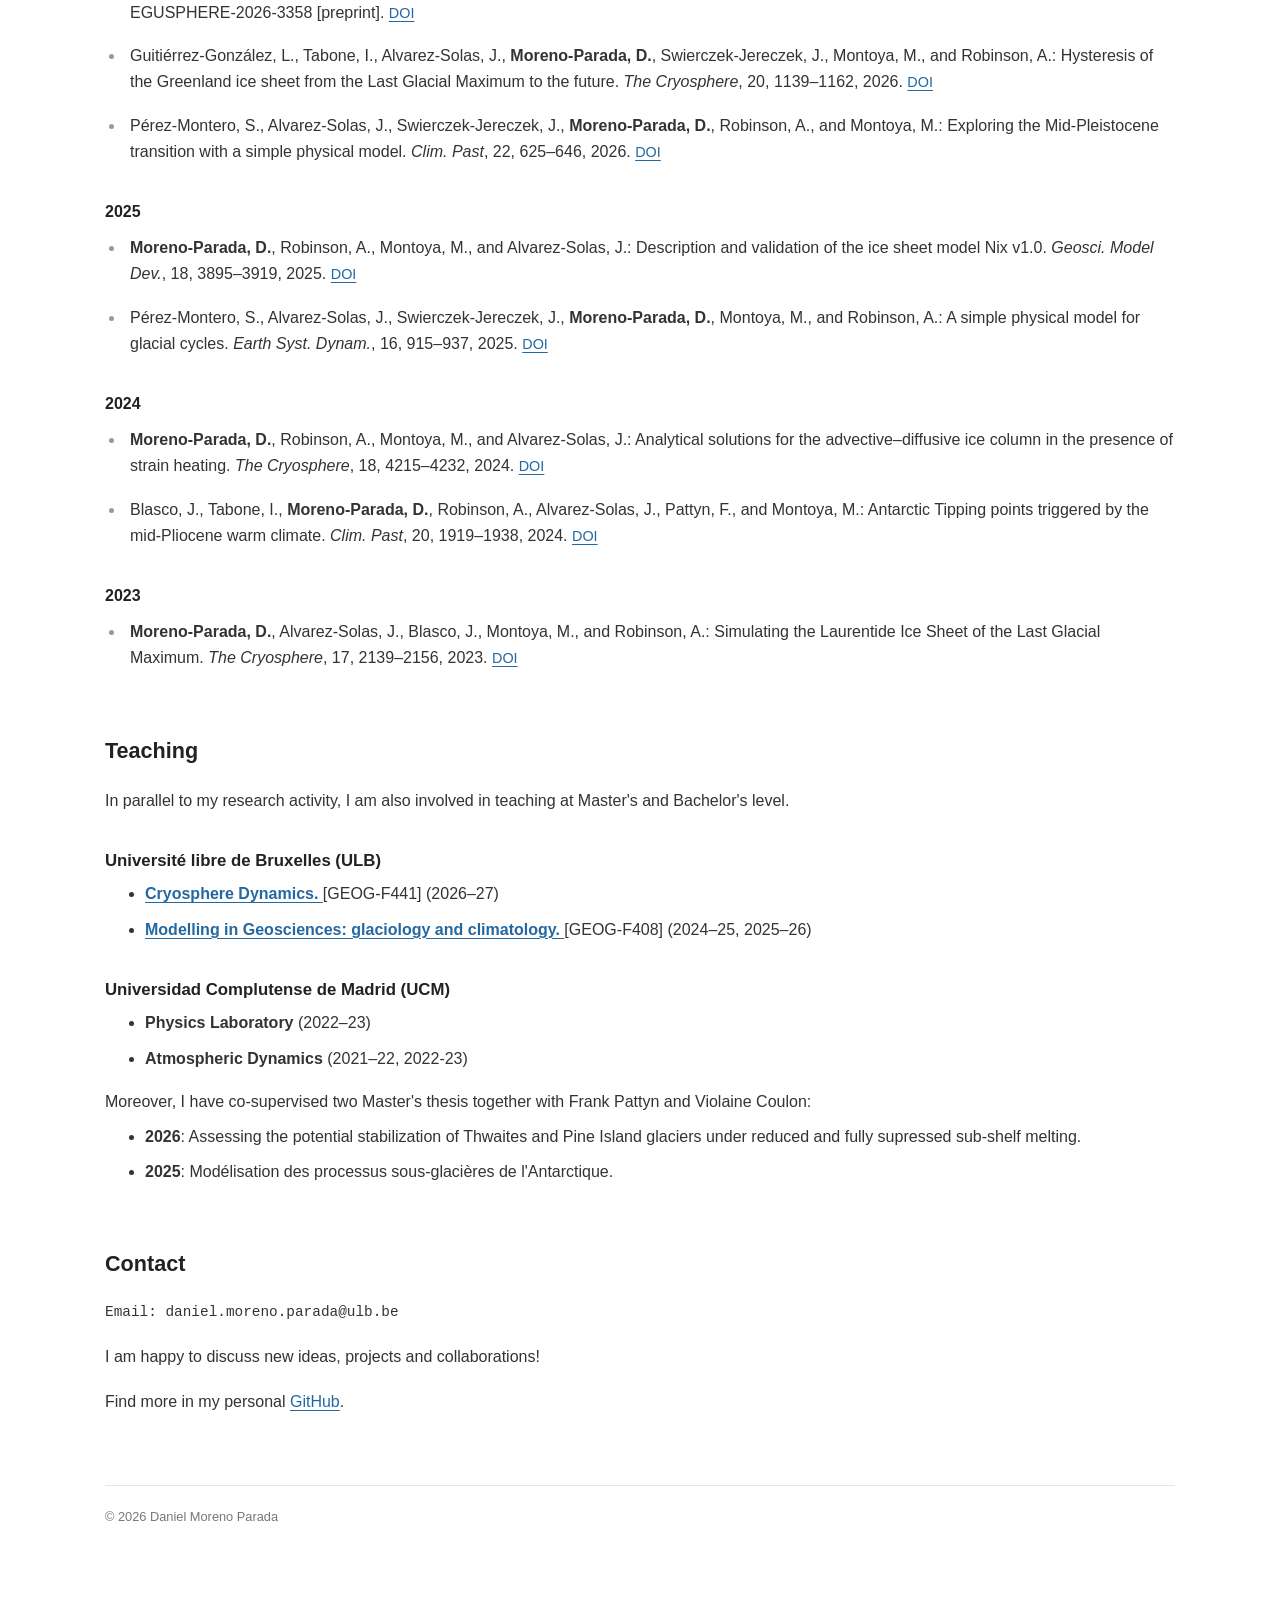
==== commit 9e1d5ff9: "New style." ====
--- a/index.html
+++ b/index.html
@@ -421,8 +421,16 @@
         <h3>Université libre de Bruxelles (ULB)</h3>
     
         <ul>
-            <li>
-                <strong>Cryosphere Dynamics</strong>
+
+            <li>
+                <strong>
+                    <a href="https://www.ulb.be/en/programme/geog-f441"
+                       target="_blank"
+                       rel="noopener noreferrer">
+                        Cryosphere Dynamics.
+                    </a>
+                </strong>
+                [GEOG-F441]
                 (2026–27)
             </li>
     
